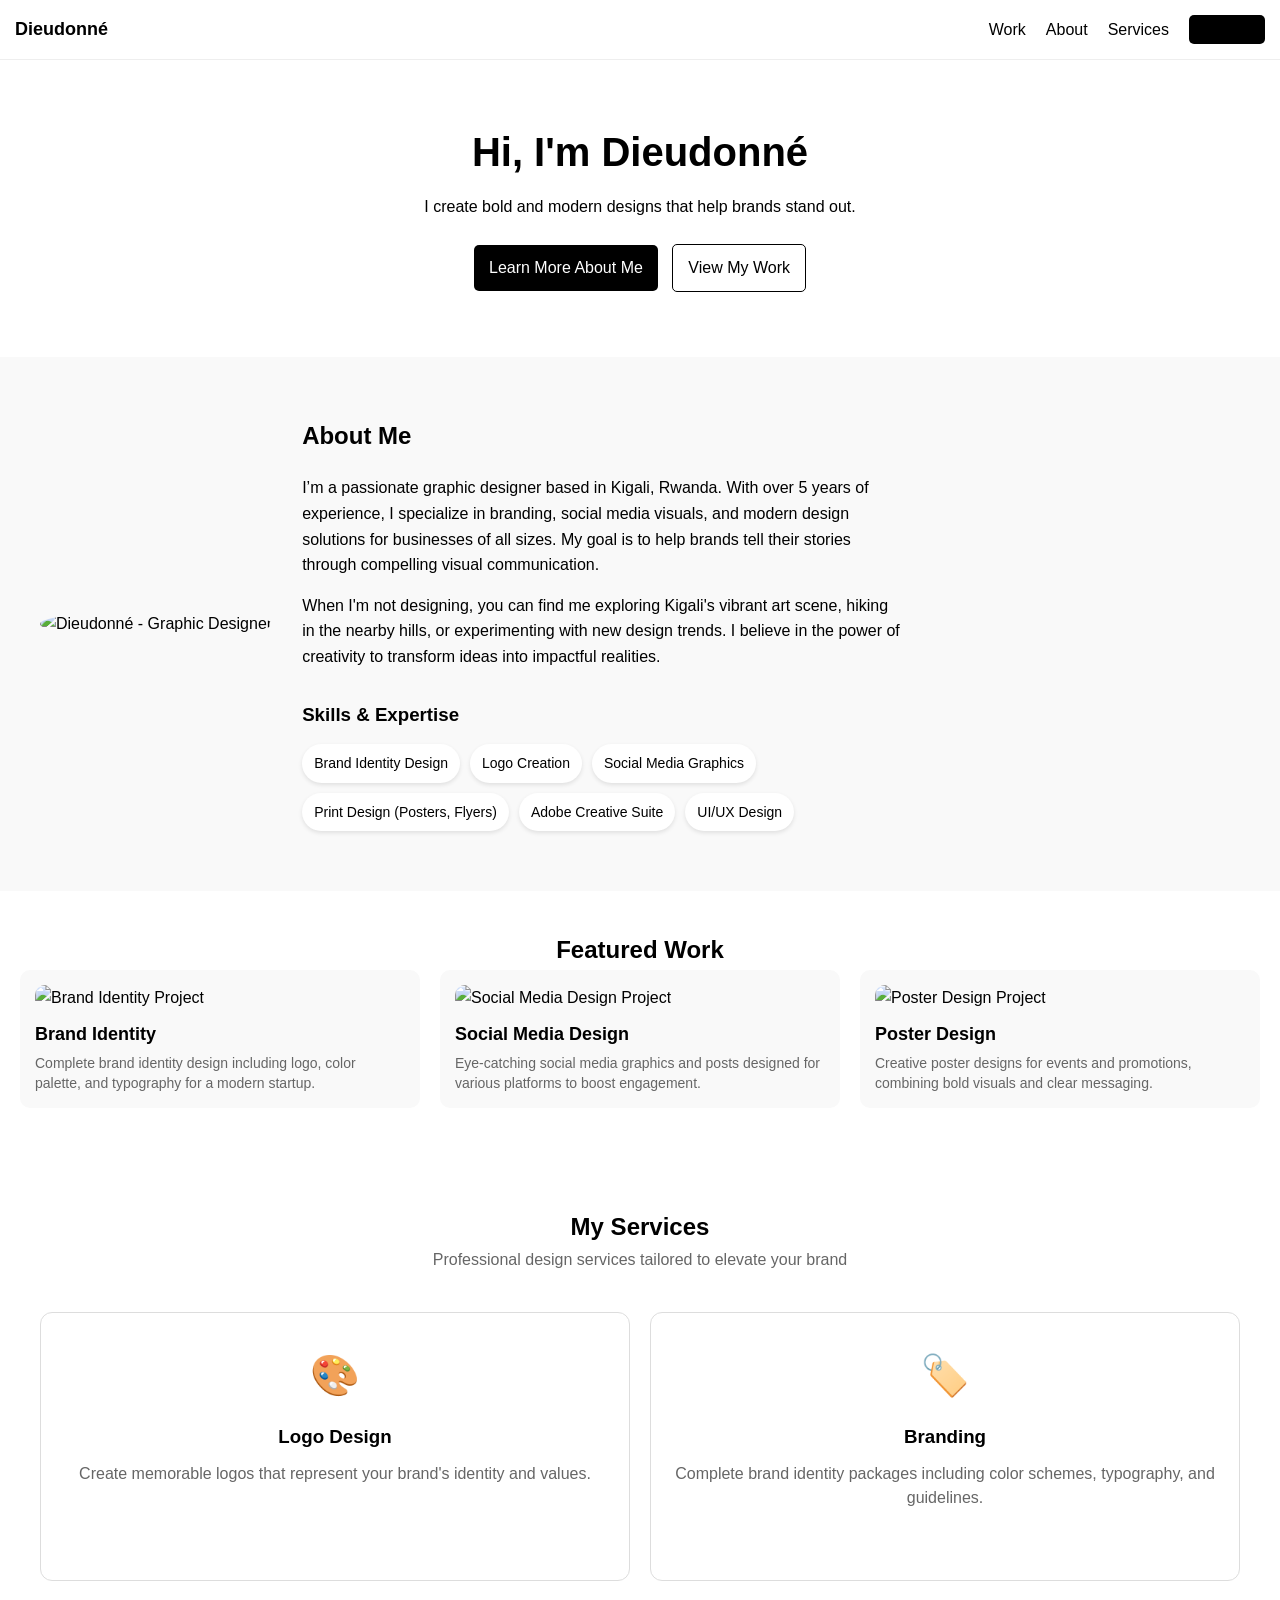
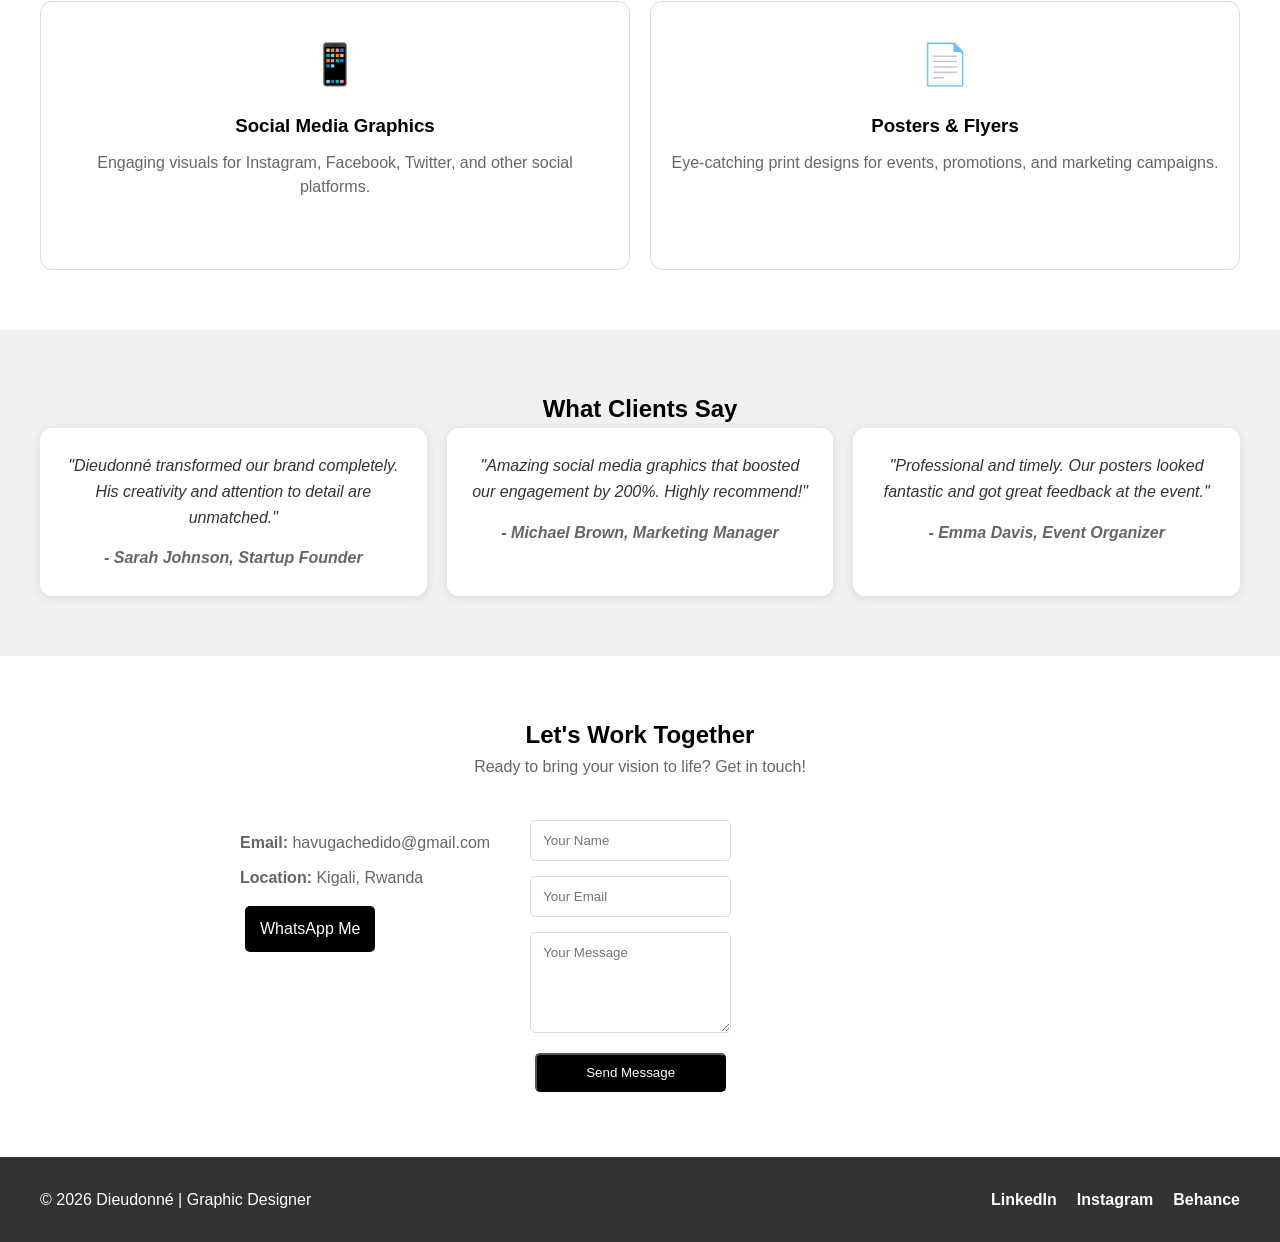
==== index.html @ 2479c933 "Improve the overall layout" ====
<!DOCTYPE html>
<html lang="en">
<head>
  <meta charset="UTF-8">
  <meta name="viewport" content="width=device-width, initial-scale=1.0">
  <title>Dieudonné | Graphic Designer</title>
  <link rel="stylesheet" href="css/Style.css">
</head>
<body>

  <!-- NAVBAR -->
  <header class="navbar">
    <div class="logo">Dieudonné</div>
    <nav>
      <ul class="nav-links">
        <li><a href="#work">Work</a></li>
        <li><a href="#about">About</a></li>
        <li><a href="#services">Services</a></li>
        <li><a href="#contact" class="cta">Hire Me</a></li>
      </ul>
    </nav>
  </header>

  <!-- HERO -->
  <section class="hero">
    <div class="hero-content">
      <h1>Hi, I'm Dieudonné</h1>
      <p>I create bold and modern designs that help brands stand out.</p>
      <div class="hero-buttons">
        <a href="#about" class="btn primary">Learn More About Me</a>
        <a href="#work" class="btn secondary">View My Work</a>
      </div>
    </div>
  </section>

  <!-- ABOUT -->
  <section id="about" class="about">
    <div class="about-container">
      <div class="about-image">
        <img src="https://via.placeholder.com/300x300" alt="Dieudonné - Graphic Designer">
      </div>
      <div class="about-content">
        <h2>About Me</h2>
        <p>
          I’m a passionate graphic designer based in Kigali, Rwanda. With over 5 years of experience,
          I specialize in branding, social media visuals, and modern design solutions for businesses
          of all sizes. My goal is to help brands tell their stories through compelling visual communication.
        </p>
        <p>
          When I'm not designing, you can find me exploring Kigali's vibrant art scene, hiking in the
          nearby hills, or experimenting with new design trends. I believe in the power of creativity
          to transform ideas into impactful realities.
        </p>
        <div class="skills">
          <h3>Skills & Expertise</h3>
          <ul>
            <li>Brand Identity Design</li>
            <li>Logo Creation</li>
            <li>Social Media Graphics</li>
            <li>Print Design (Posters, Flyers)</li>
            <li>Adobe Creative Suite</li>
            <li>UI/UX Design</li>
          </ul>
        </div>
      </div>
    </div>
  </section>

  <!-- WORK -->
  <section id="work" class="work">
    <h2>Featured Work</h2>
    <div class="projects">
      <div class="project-card">
        <img src="https://via.placeholder.com/400" alt="Brand Identity Project">
        <h3>Brand Identity</h3>
        <p>Complete brand identity design including logo, color palette, and typography for a modern startup.</p>
      </div>
      <div class="project-card">
        <img src="https://via.placeholder.com/400" alt="Social Media Design Project">
        <h3>Social Media Design</h3>
        <p>Eye-catching social media graphics and posts designed for various platforms to boost engagement.</p>
      </div>
      <div class="project-card">
        <img src="https://via.placeholder.com/400" alt="Poster Design Project">
        <h3>Poster Design</h3>
        <p>Creative poster designs for events and promotions, combining bold visuals and clear messaging.</p>
      </div>
    </div>
  </section>

  <!-- SERVICES -->
  <section id="services" class="services">
    <h2>My Services</h2>
    <p>Professional design services tailored to elevate your brand</p>
    <div class="service-list">
      <div class="service-card">
        <div class="service-icon">🎨</div>
        <h3>Logo Design</h3>
        <p>Create memorable logos that represent your brand's identity and values.</p>
      </div>
      <div class="service-card">
        <div class="service-icon">🏷️</div>
        <h3>Branding</h3>
        <p>Complete brand identity packages including color schemes, typography, and guidelines.</p>
      </div>
      <div class="service-card">
        <div class="service-icon">📱</div>
        <h3>Social Media Graphics</h3>
        <p>Engaging visuals for Instagram, Facebook, Twitter, and other social platforms.</p>
      </div>
      <div class="service-card">
        <div class="service-icon">📄</div>
        <h3>Posters & Flyers</h3>
        <p>Eye-catching print designs for events, promotions, and marketing campaigns.</p>
      </div>
    </div>
  </section>

  <!-- TESTIMONIALS -->
  <section class="testimonials">
    <h2>What Clients Say</h2>
    <div class="testimonial-list">
      <div class="testimonial">
        <p>"Dieudonné transformed our brand completely. His creativity and attention to detail are unmatched."</p>
        <cite>- Sarah Johnson, Startup Founder</cite>
      </div>
      <div class="testimonial">
        <p>"Amazing social media graphics that boosted our engagement by 200%. Highly recommend!"</p>
        <cite>- Michael Brown, Marketing Manager</cite>
      </div>
      <div class="testimonial">
        <p>"Professional and timely. Our posters looked fantastic and got great feedback at the event."</p>
        <cite>- Emma Davis, Event Organizer</cite>
      </div>
    </div>
  </section>

  <!-- CONTACT -->
  <section id="contact" class="contact">
    <h2>Let's Work Together</h2>
    <p>Ready to bring your vision to life? Get in touch!</p>
    <div class="contact-container">
      <div class="contact-info">
        <p><strong>Email:</strong> havugachedido@gmail.com</p>
        <p><strong>Location:</strong> Kigali, Rwanda</p>
        <a href="https://wa.me/250794780113" class="btn primary">WhatsApp Me</a>
      </div>
      <form class="contact-form">
        <input type="text" name="name" placeholder="Your Name" required>
        <input type="email" name="email" placeholder="Your Email" required>
        <textarea name="message" placeholder="Your Message" rows="5" required></textarea>
        <button type="submit" class="btn primary">Send Message</button>
      </form>
    </div>
  </section>

  <!-- FOOTER -->
  <footer>
    <div class="footer-content">
      <p>© 2026 Dieudonné | Graphic Designer</p>
      <div class="social-links">
        <a href="#" aria-label="LinkedIn">LinkedIn</a>
        <a href="#" aria-label="Instagram">Instagram</a>
        <a href="#" aria-label="Behance">Behance</a>
      </div>
    </div>
  </footer>

</body>
</html>
---- css/Style.css ----
/* RESET */
* {
  margin: 0;
  padding: 0;
  box-sizing: border-box;
  font-family: Arial, sans-serif;
}

body {
  line-height: 1.6;
}

/* NAVBAR */
.navbar {
  display: flex;
  justify-content: space-between;
  align-items: center;
  padding: 15px;
  position: sticky;
  top: 0;
  background: white;
  border-bottom: 1px solid #eee;
}

.logo {
  font-weight: bold;
  font-size: 18px;
}

.nav-links {
  display: none;
  list-style: none;
}

.nav-links li {
  margin-left: 20px;
}

.nav-links a {
  text-decoration: none;
  color: black;
}

.cta {
  background: black;
  color: white;
  padding: 6px 10px;
  border-radius: 5px;
}

/* HERO */
.hero {
  padding: 60px 20px;
  text-align: center;
}

.hero h1 {
  font-size: 28px;
  margin-bottom: 10px;
}

.hero p {
  margin-bottom: 20px;
}

.btn {
  padding: 10px 15px;
  text-decoration: none;
  margin: 5px;
  display: inline-block;
  border-radius: 5px;
}

.primary {
  background: black;
  color: white;
}

.secondary {
  border: 1px solid black;
  color: black;
}

/* WORK */
.work {
  padding: 40px 20px;
  text-align: center;
}

.projects {
  display: grid;
  gap: 20px;
}

.project-card img {
  width: 100%;
  border-radius: 10px;
}

.project-card {
  padding: 15px;
  background: #f9f9f9;
  border-radius: 10px;
  text-align: left;
  overflow: hidden;
}

.project-card h3 {
  margin-top: 10px;
  font-size: 18px;
}

.project-card p {
  margin-top: 5px;
  font-size: 14px;
  color: #666;
  line-height: 1.4;
}

/* ABOUT */
.about {
  padding: 60px 20px;
  background: #f9f9f9;
}

.about-container {
  display: flex;
  flex-direction: column;
  align-items: center;
  gap: 30px;
  max-width: 1200px;
  margin: 0 auto;
}

.about-image img {
  width: 200px;
  height: 200px;
  border-radius: 50%;
  object-fit: cover;
}

.about-content {
  text-align: center;
  max-width: 600px;
}

.about-content h2 {
  margin-bottom: 20px;
}

.about-content p {
  margin-bottom: 15px;
}

.skills {
  margin-top: 30px;
}

.skills h3 {
  margin-bottom: 15px;
}

.skills ul {
  list-style: none;
  padding: 0;
  display: flex;
  flex-wrap: wrap;
  gap: 10px;
  justify-content: center;
}

.skills li {
  background: white;
  padding: 8px 12px;
  border-radius: 20px;
  font-size: 14px;
  box-shadow: 0 2px 4px rgba(0,0,0,0.1);
}

/* SERVICES */
.services {
  padding: 60px 20px;
  text-align: center;
}

.services p {
  margin-bottom: 40px;
  color: #666;
}

.service-list {
  display: grid;
  gap: 20px;
  max-width: 1200px;
  margin: 0 auto;
}

.service-card {
  padding: 30px 20px;
  background: white;
  border: 1px solid #ddd;
  border-radius: 12px;
  text-align: center;
  transition: transform 0.3s ease, box-shadow 0.3s ease;
}

.service-card:hover {
  transform: translateY(-5px);
  box-shadow: 0 5px 15px rgba(0,0,0,0.1);
}

.service-icon {
  font-size: 40px;
  margin-bottom: 15px;
}

.service-card h3 {
  margin-bottom: 10px;
}

.service-card p {
  color: #666;
  line-height: 1.5;
}

/* TESTIMONIALS */
.testimonials {
  padding: 60px 20px;
  background: #f0f0f0;
  text-align: center;
}

.testimonial-list {
  display: grid;
  gap: 20px;
  max-width: 1200px;
  margin: 0 auto;
}

.testimonial {
  padding: 25px;
  background: white;
  border-radius: 12px;
  box-shadow: 0 2px 10px rgba(0,0,0,0.1);
}

.testimonial p {
  font-style: italic;
  margin-bottom: 15px;
  color: #333;
}

.testimonial cite {
  font-weight: bold;
  color: #666;
}

/* CONTACT */
.contact {
  padding: 60px 20px;
  text-align: center;
}

.contact p {
  margin-bottom: 40px;
  color: #666;
}

.contact-container {
  display: flex;
  flex-direction: column;
  gap: 40px;
  max-width: 800px;
  margin: 0 auto;
}

.contact-info {
  text-align: center;
}

.contact-info p {
  margin: 10px 0;
}

.contact-form {
  display: flex;
  flex-direction: column;
  gap: 15px;
}

.contact-form input,
.contact-form textarea {
  padding: 12px;
  border: 1px solid #ddd;
  border-radius: 5px;
  font-family: inherit;
}

.contact-form textarea {
  resize: vertical;
}

/* FOOTER */
footer {
  background: #333;
  color: white;
  padding: 30px 20px;
  text-align: center;
}

.footer-content {
  max-width: 1200px;
  margin: 0 auto;
  display: flex;
  flex-direction: column;
  gap: 20px;
}

.social-links {
  display: flex;
  justify-content: center;
  gap: 20px;
}

.social-links a {
  color: white;
  text-decoration: none;
  font-weight: bold;
}

.social-links a:hover {
  text-decoration: underline;
}

/* RESPONSIVE (DESKTOP) */
@media(min-width: 768px) {
  .nav-links {
    display: flex;
  }

  .hero h1 {
    font-size: 40px;
  }

  .about-container {
    flex-direction: row;
    text-align: left;
  }

  .about-content {
    text-align: left;
  }

  .skills ul {
    justify-content: flex-start;
  }

  .projects {
    grid-template-columns: repeat(3, 1fr);
  }

  .service-list {
    grid-template-columns: repeat(2, 1fr);
  }

  .testimonial-list {
    grid-template-columns: repeat(3, 1fr);
  }

  .contact-container {
    flex-direction: row;
    align-items: flex-start;
  }

  .contact-info {
    text-align: left;
  }

  .footer-content {
    flex-direction: row;
    justify-content: space-between;
    align-items: center;
  }
}
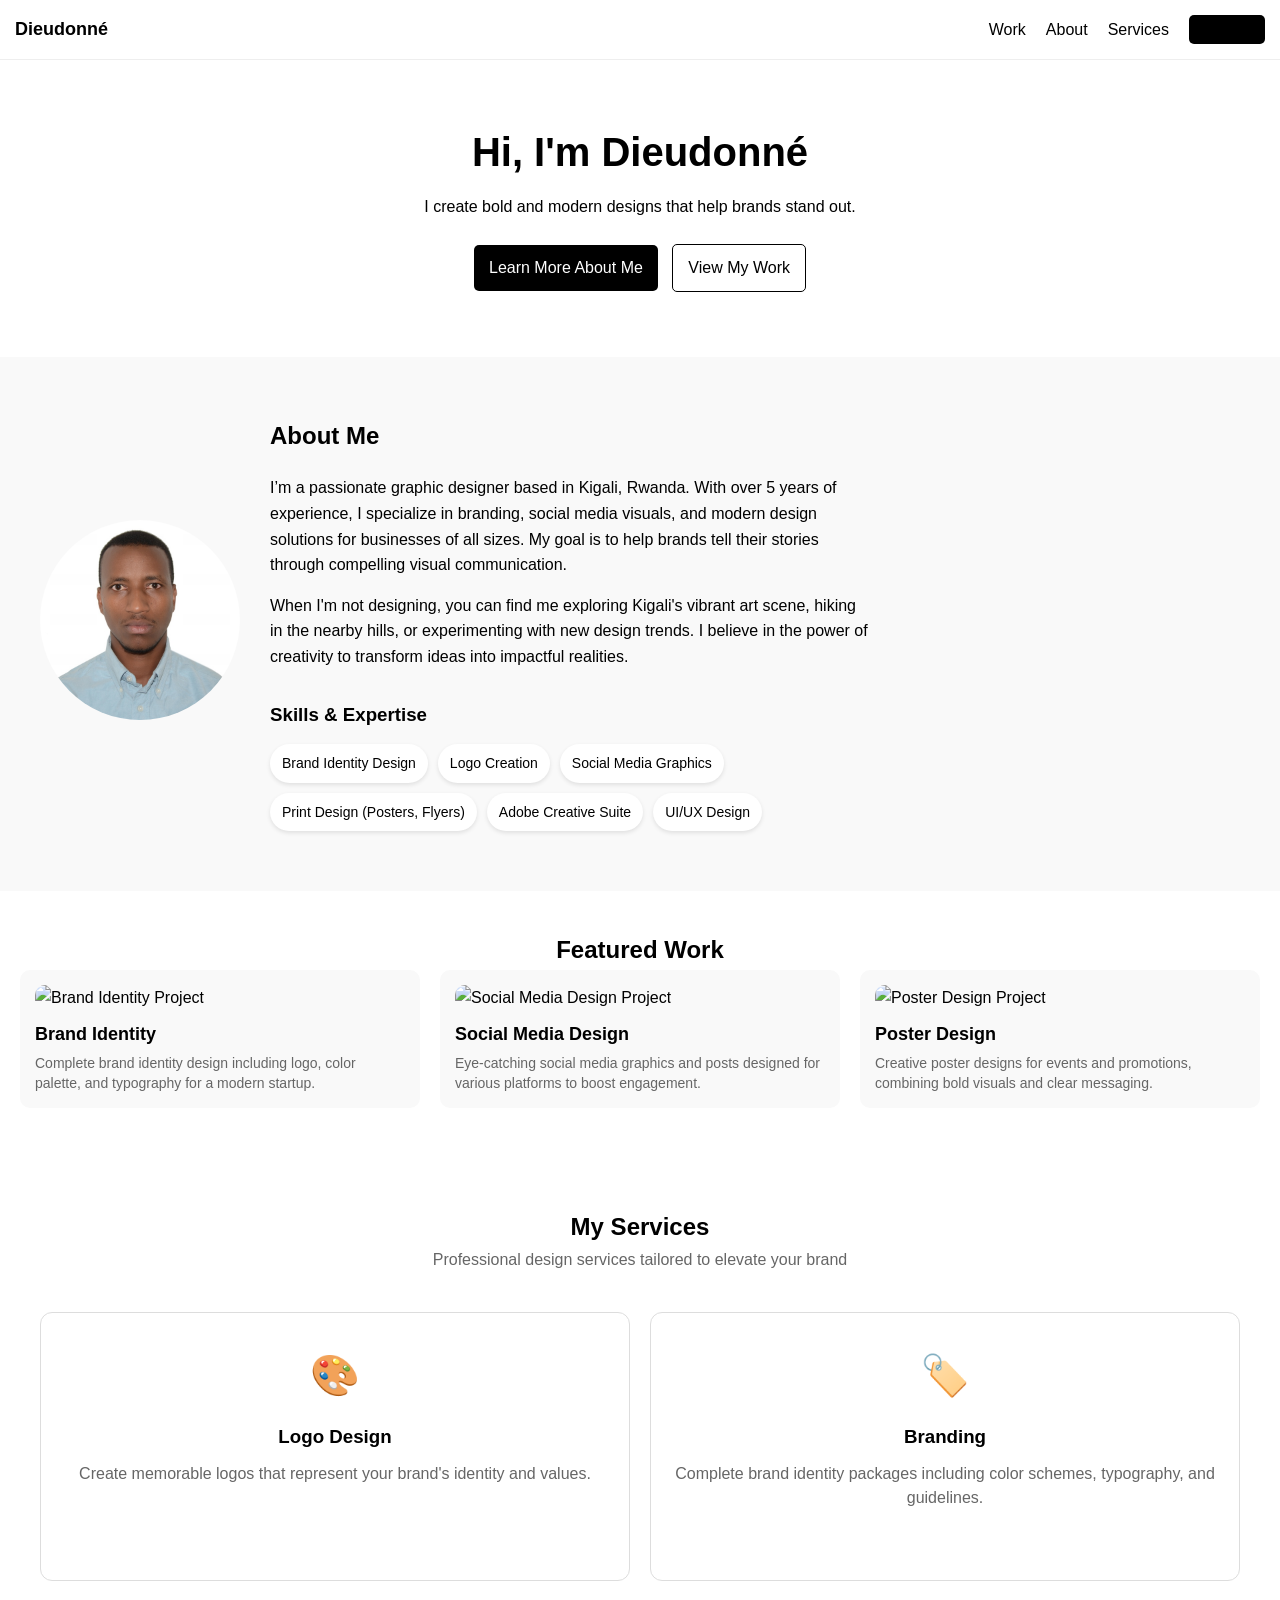
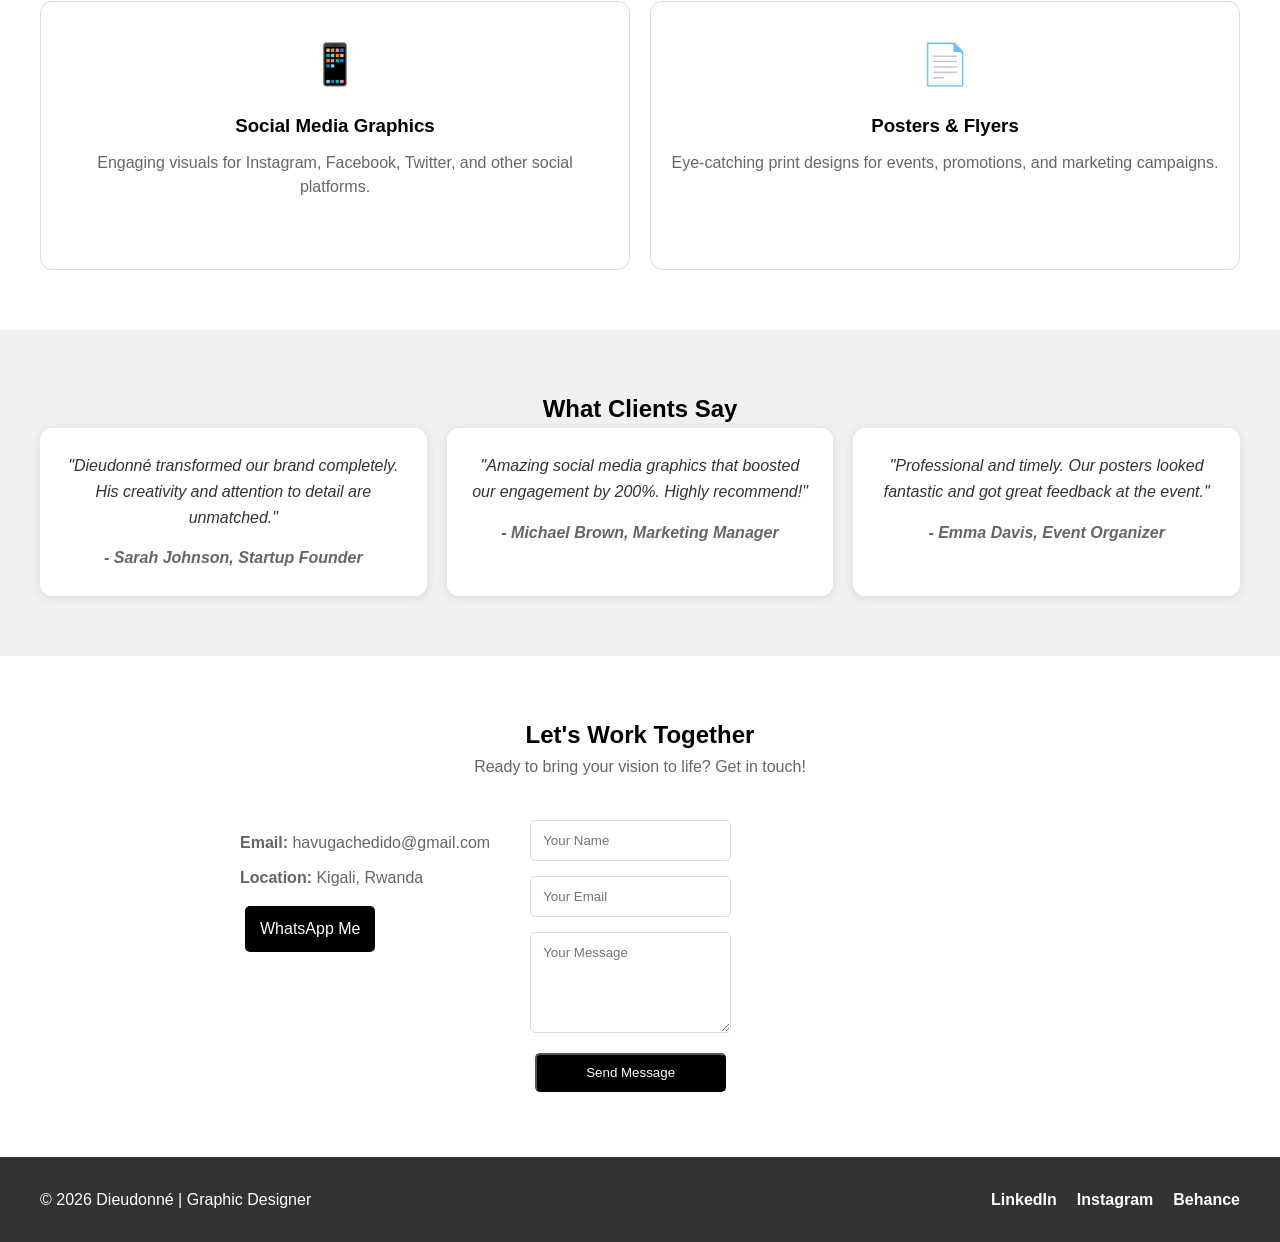
==== commit 7c368084: "Add profile picture in the about about section" ====
--- a/index.html
+++ b/index.html
@@ -37,7 +37,7 @@
   <section id="about" class="about">
     <div class="about-container">
       <div class="about-image">
-        <img src="https://via.placeholder.com/300x300" alt="Dieudonné - Graphic Designer">
+        <img src="images/dieudonne.jpg" alt="Dieudonné - Graphic Designer">
       </div>
       <div class="about-content">
         <h2>About Me</h2>
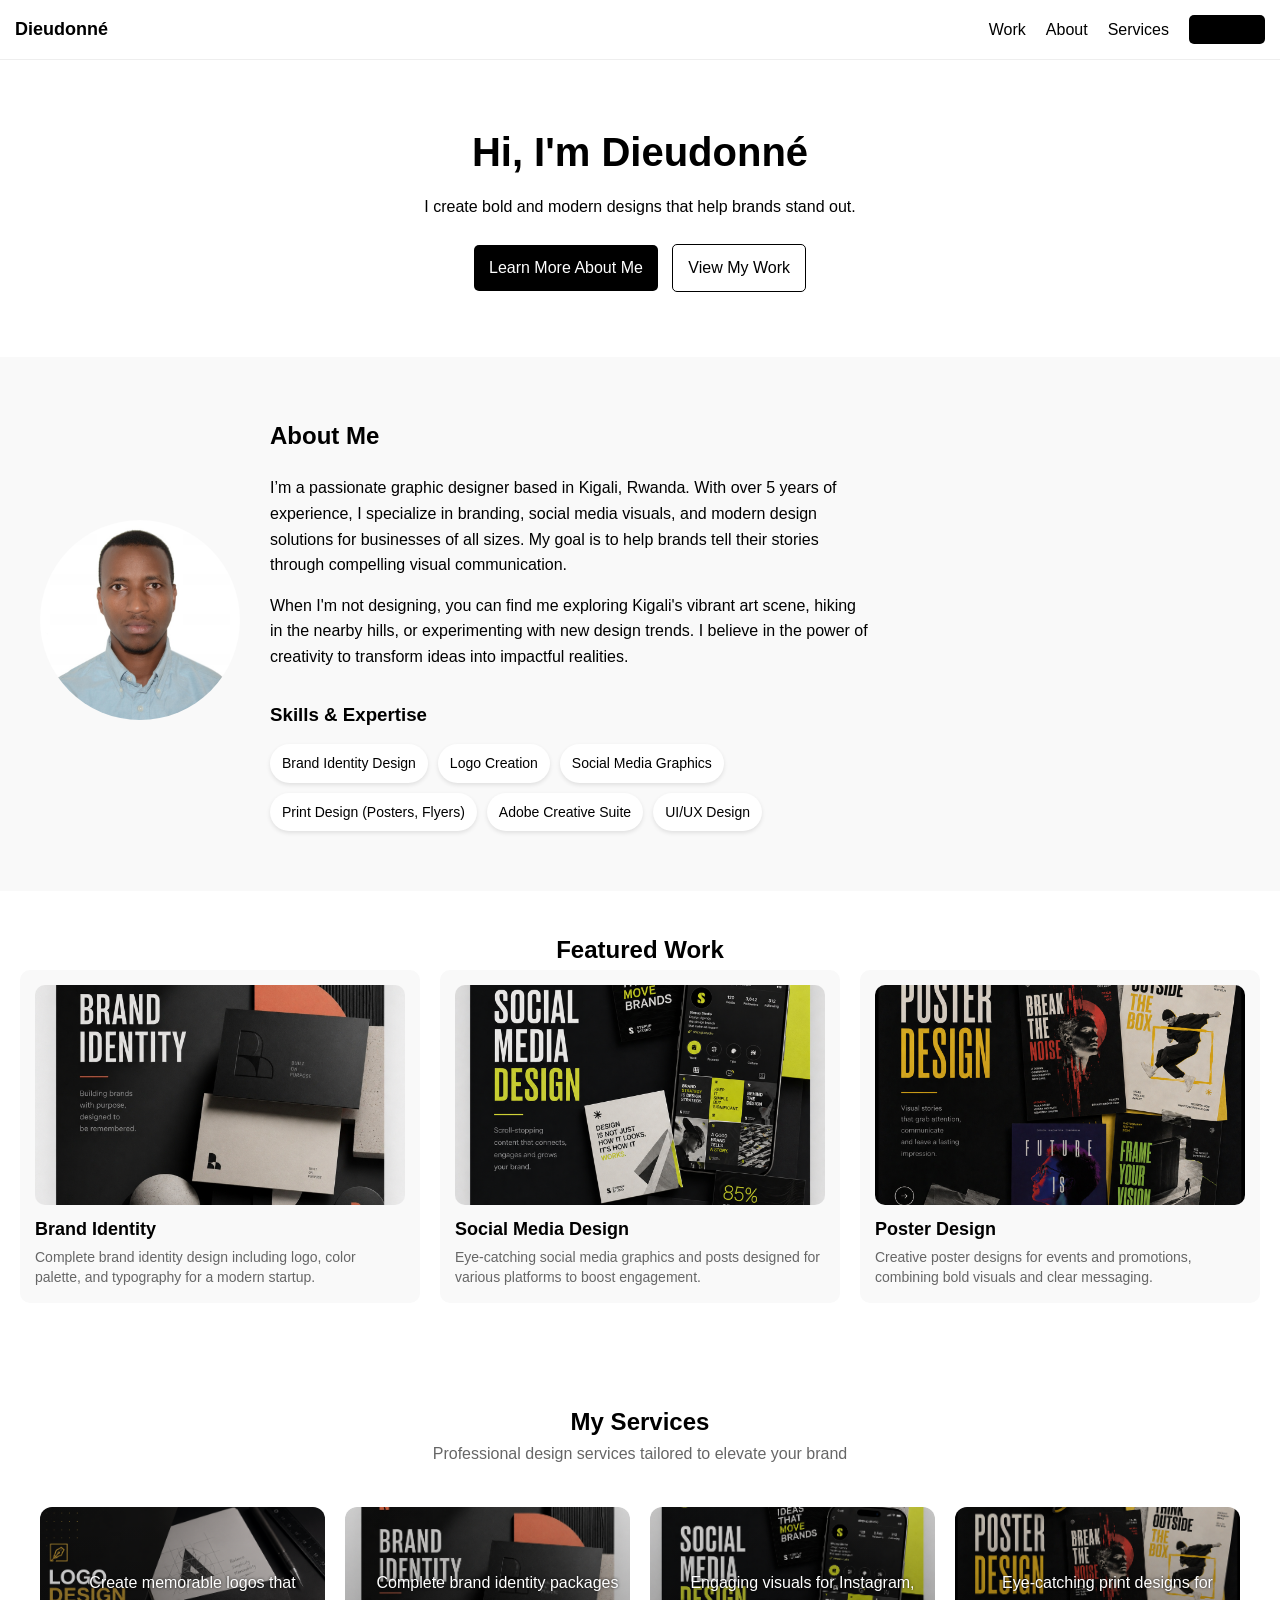
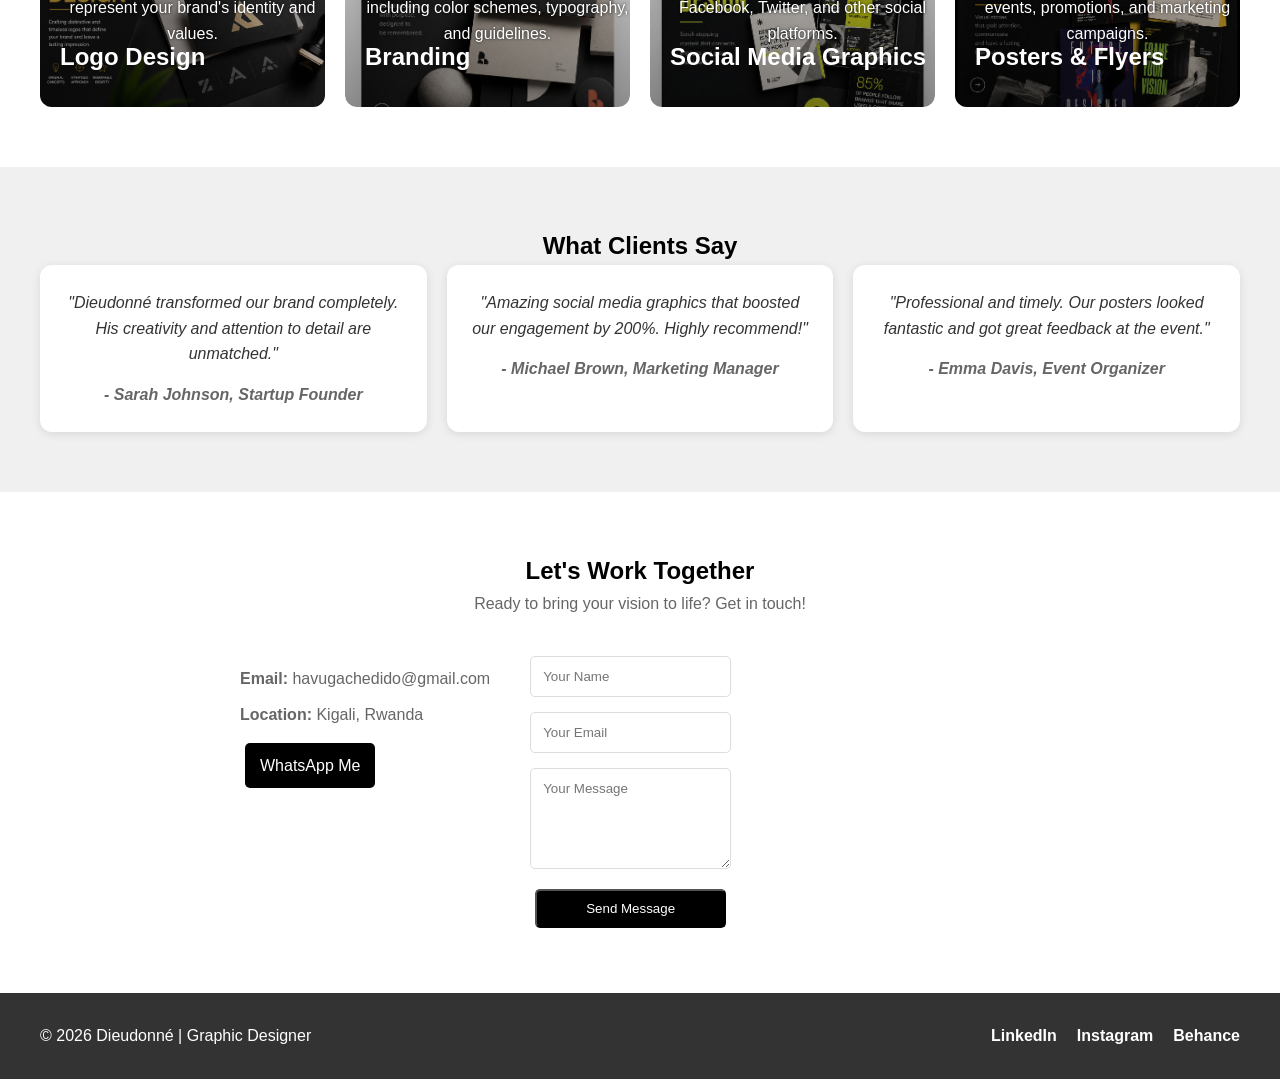
==== commit 90bfec64: "Improve  the layout for both Work and Services sections" ====
--- a/index.html
+++ b/index.html
@@ -71,17 +71,17 @@
     <h2>Featured Work</h2>
     <div class="projects">
       <div class="project-card">
-        <img src="https://via.placeholder.com/400" alt="Brand Identity Project">
+        <img src="images/brand-identity.png" alt="Brand Identity Project">
         <h3>Brand Identity</h3>
         <p>Complete brand identity design including logo, color palette, and typography for a modern startup.</p>
       </div>
       <div class="project-card">
-        <img src="https://via.placeholder.com/400" alt="Social Media Design Project">
+        <img src="images/social-media-design.png" alt="Social Media Design Project">
         <h3>Social Media Design</h3>
         <p>Eye-catching social media graphics and posts designed for various platforms to boost engagement.</p>
       </div>
       <div class="project-card">
-        <img src="https://via.placeholder.com/400" alt="Poster Design Project">
+        <img src="images/poster-design.png" alt="Poster Design Project">
         <h3>Poster Design</h3>
         <p>Creative poster designs for events and promotions, combining bold visuals and clear messaging.</p>
       </div>
@@ -93,23 +93,19 @@
     <h2>My Services</h2>
     <p>Professional design services tailored to elevate your brand</p>
     <div class="service-list">
-      <div class="service-card">
-        <div class="service-icon">🎨</div>
+      <div class="service-card logo-design">
         <h3>Logo Design</h3>
         <p>Create memorable logos that represent your brand's identity and values.</p>
       </div>
-      <div class="service-card">
-        <div class="service-icon">🏷️</div>
+      <div class="service-card branding">
         <h3>Branding</h3>
         <p>Complete brand identity packages including color schemes, typography, and guidelines.</p>
       </div>
-      <div class="service-card">
-        <div class="service-icon">📱</div>
+      <div class="service-card social-media">
         <h3>Social Media Graphics</h3>
         <p>Engaging visuals for Instagram, Facebook, Twitter, and other social platforms.</p>
       </div>
-      <div class="service-card">
-        <div class="service-icon">📄</div>
+      <div class="service-card posters">
         <h3>Posters & Flyers</h3>
         <p>Eye-catching print designs for events, promotions, and marketing campaigns.</p>
       </div>
--- a/css/Style.css
+++ b/css/Style.css
@@ -6,8 +6,15 @@
   font-family: Arial, sans-serif;
 }
 
+html {
+  width: 100%;
+  overflow-x: hidden;
+}
+
 body {
   line-height: 1.6;
+  width: 100%;
+  overflow-x: hidden;
 }
 
 /* NAVBAR */
@@ -94,7 +101,11 @@
 
 .project-card img {
   width: 100%;
+  max-height: 220px;
+  height: 220px;
+  object-fit: cover;
   border-radius: 10px;
+  display: block;
 }
 
 .project-card {
@@ -209,6 +220,211 @@
   box-shadow: 0 5px 15px rgba(0,0,0,0.1);
 }
 
+.logo-design {
+  background-image: url('../images/logo-design.png');
+  background-size: cover;
+  background-position: center;
+  height: 200px;
+  position: relative;
+  border-radius: 12px;
+  overflow: hidden;
+  transition: transform 0.3s ease, box-shadow 0.3s ease;
+  color: white;
+  padding: 0;
+  border: none;
+}
+
+.logo-design::before {
+  content: '';
+  position: absolute;
+  top: 0;
+  left: 0;
+  right: 0;
+  bottom: 0;
+  background: linear-gradient(to bottom, rgba(0,0,0,0.1), rgba(0,0,0,0.4));
+  border-radius: 12px;
+}
+
+.logo-design h3,
+.logo-design p {
+  position: absolute;
+  bottom: 20px;
+  left: 20px;
+  z-index: 1;
+}
+
+
+.logo-design h3 {
+  margin-bottom: 5px;
+  font-size: 24px;
+  color: #fff;
+  
+}
+
+.logo-design p {
+  font-size: 16px;
+  color: #fff;
+  text-shadow: 0 0 3px rgba(0,0,0,0.8);
+  
+}
+
+
+.logo-design:hover {
+  transform: scale(1.05);
+  /* box-shadow: 0 10px 30px rgba(0,0,0,0.3); */
+}
+.branding {
+  background-image: url('../images/brand-identity.png');
+  background-size: cover;
+  background-position: center;
+  height: 200px;
+  position: relative;
+  border-radius: 12px;
+  overflow: hidden;
+  transition: transform 0.3s ease, box-shadow 0.3s ease;
+  color: white;
+  padding: 0;
+  border: none;
+}
+
+.branding::before {
+  content: '';
+  position: absolute;
+  top: 0;
+  left: 0;
+  right: 0;
+  bottom: 0;
+  background: linear-gradient(to bottom, rgba(0,0,0,0.1), rgba(0,0,0,0.4));
+  border-radius: 12px;
+}
+
+.branding h3,
+.branding p {
+  position: absolute;
+  bottom: 20px;
+  left: 20px;
+  z-index: 1;
+}
+
+.branding h3 {
+  margin-bottom: 5px;
+  font-size: 24px;
+  color: #fff;
+}
+
+.branding p {
+  /* margin-bottom: 5px; */
+  font-size: 16px;
+  color: #fff;
+  text-shadow: 0 0 3px rgba(0,0,0,0.8);
+}
+
+.branding:hover {
+  transform: scale(1.05);
+  box-shadow: 0 10px 30px rgba(0,0,0,0.3);
+}
+
+.social-media {
+  background-image: url('../images/social-media-design.png');
+  background-size: cover;
+  background-position: center;
+  height: 200px;
+  position: relative;
+  border-radius: 12px;
+  overflow: hidden;
+  transition: transform 0.3s ease, box-shadow 0.3s ease;
+  color: white;
+  padding: 0;
+  border: none;
+}
+
+.social-media::before {
+  content: '';
+  position: absolute;
+  top: 0;
+  left: 0;
+  right: 0;
+  bottom: 0;
+  background: linear-gradient(to bottom, rgba(0,0,0,0.1), rgba(0,0,0,0.4));
+  border-radius: 12px;
+}
+
+.social-media h3,
+.social-media p {
+  position: absolute;
+  bottom: 20px;
+  left: 20px;
+  z-index: 1;
+}
+
+.social-media h3 {
+  margin-bottom: 5px;
+  font-size: 24px;
+  color: #fff;
+}
+
+.social-media p {
+  /* margin-bottom: 5px; */
+  font-size: 16px;
+  color: #fff;
+  text-shadow: 0 0 3px rgba(0,0,0,0.8);
+}
+
+.social-media:hover {
+  transform: scale(1.05);
+  box-shadow: 0 10px 30px rgba(0,0,0,0.3);
+}
+
+.posters {
+  background-image: url('../images/poster-design.png');
+  background-size: cover;
+  background-position: center;
+  height: 200px;
+  position: relative;
+  border-radius: 12px;
+  overflow: hidden;
+  transition: transform 0.3s ease, box-shadow 0.3s ease;
+  color: white;
+  padding: 0;
+  border: none;
+}
+
+.posters::before {
+  content: '';
+  position: absolute;
+  top: 0;
+  left: 0;
+  right: 0;
+  bottom: 0;
+  background: linear-gradient(to bottom, rgba(0,0,0,0.1), rgba(0,0,0,0.4));
+  border-radius: 12px;
+}
+
+.posters h3,
+.posters p {
+  position: absolute;
+  bottom: 20px;
+  left: 20px;
+  z-index: 1;
+}
+
+.posters h3 {
+  margin-bottom: 5px;
+  font-size: 24px;
+  color: #fff;
+}
+
+.posters p {
+  /* margin-bottom: 5px; */
+  font-size: 16px;
+  color: #fff;
+  text-shadow: 0 0 3px rgba(0,0,0,0.8);
+}
+
+.posters:hover {
+  transform: scale(1.05);
+  box-shadow: 0 10px 30px rgba(0,0,0,0.3);
+}
 .service-icon {
   font-size: 40px;
   margin-bottom: 15px;
@@ -219,8 +435,8 @@
 }
 
 .service-card p {
-  color: #666;
-  line-height: 1.5;
+  color: #fff;
+  
 }
 
 /* TESTIMONIALS */
@@ -381,4 +597,10 @@
     justify-content: space-between;
     align-items: center;
   }
+}
+
+@media(min-width: 1200px) {
+  .service-list {
+    grid-template-columns: repeat(4, 1fr);
+  }
 }
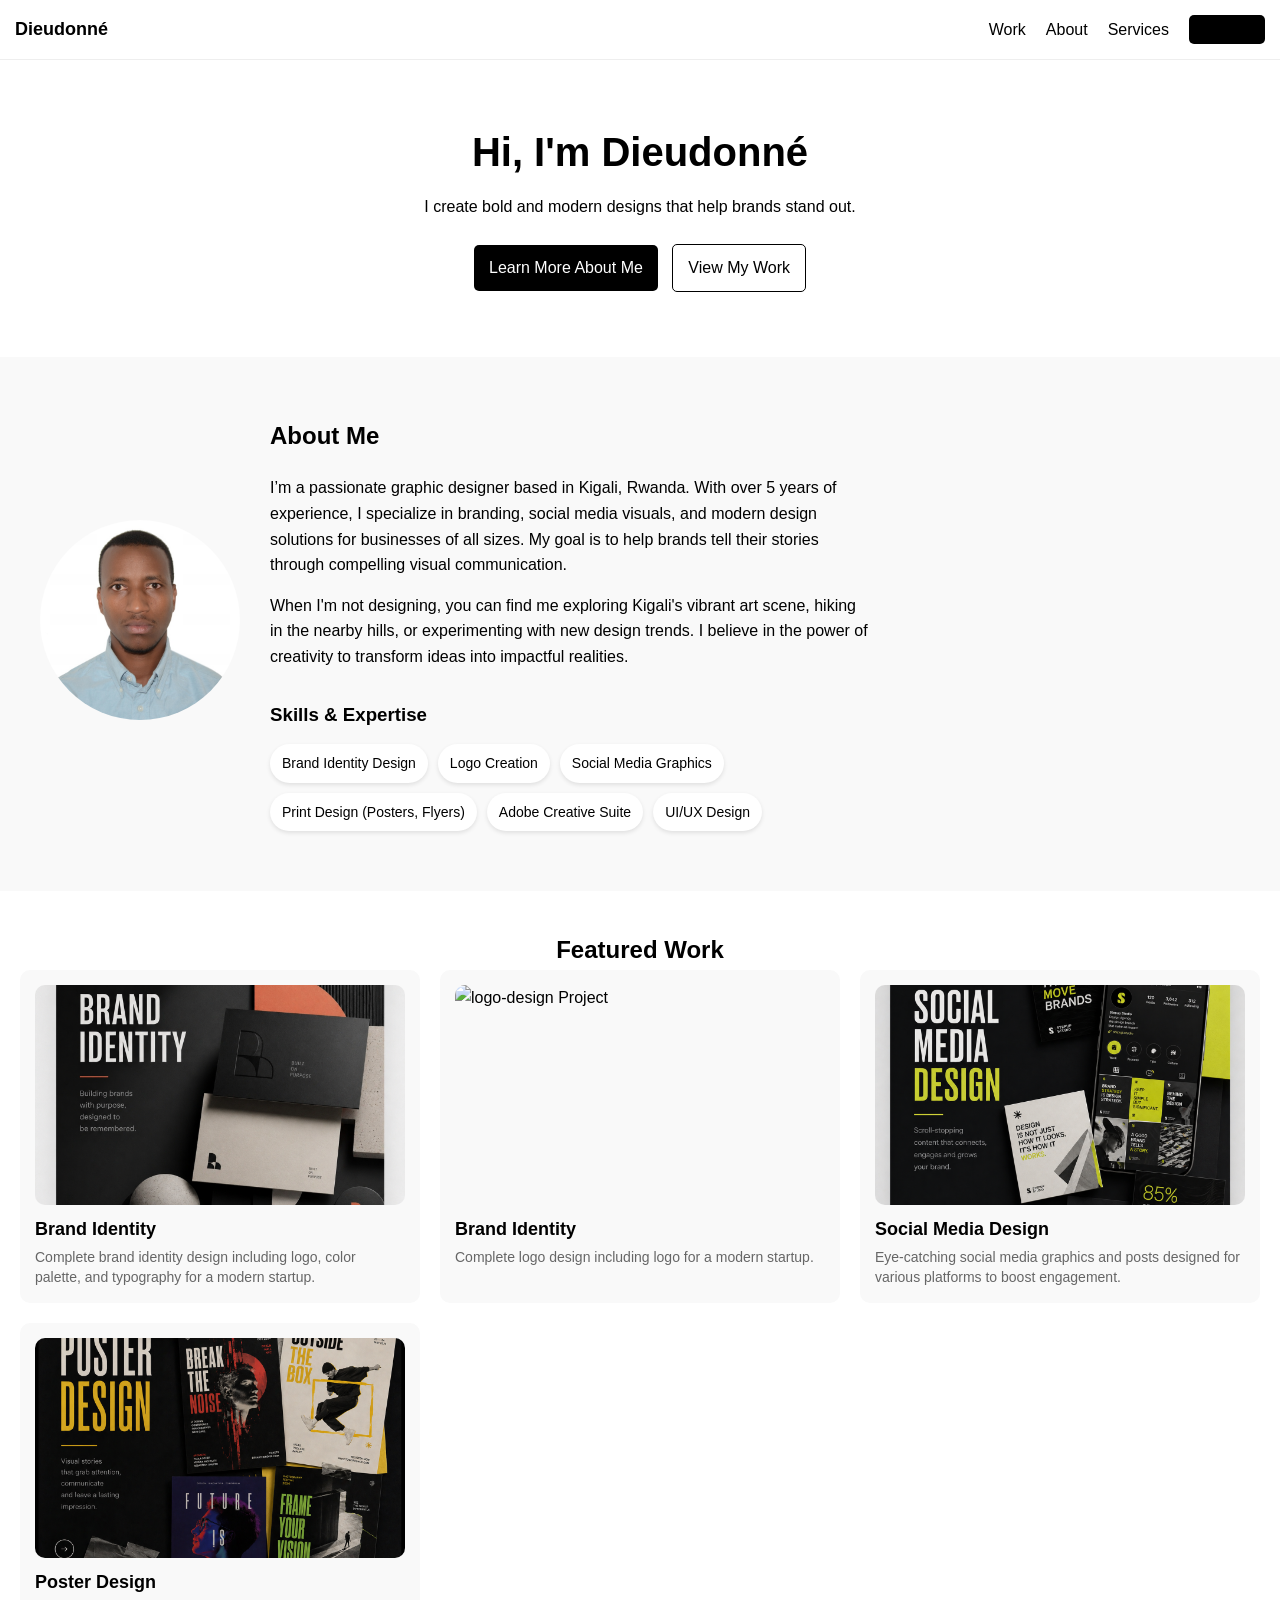
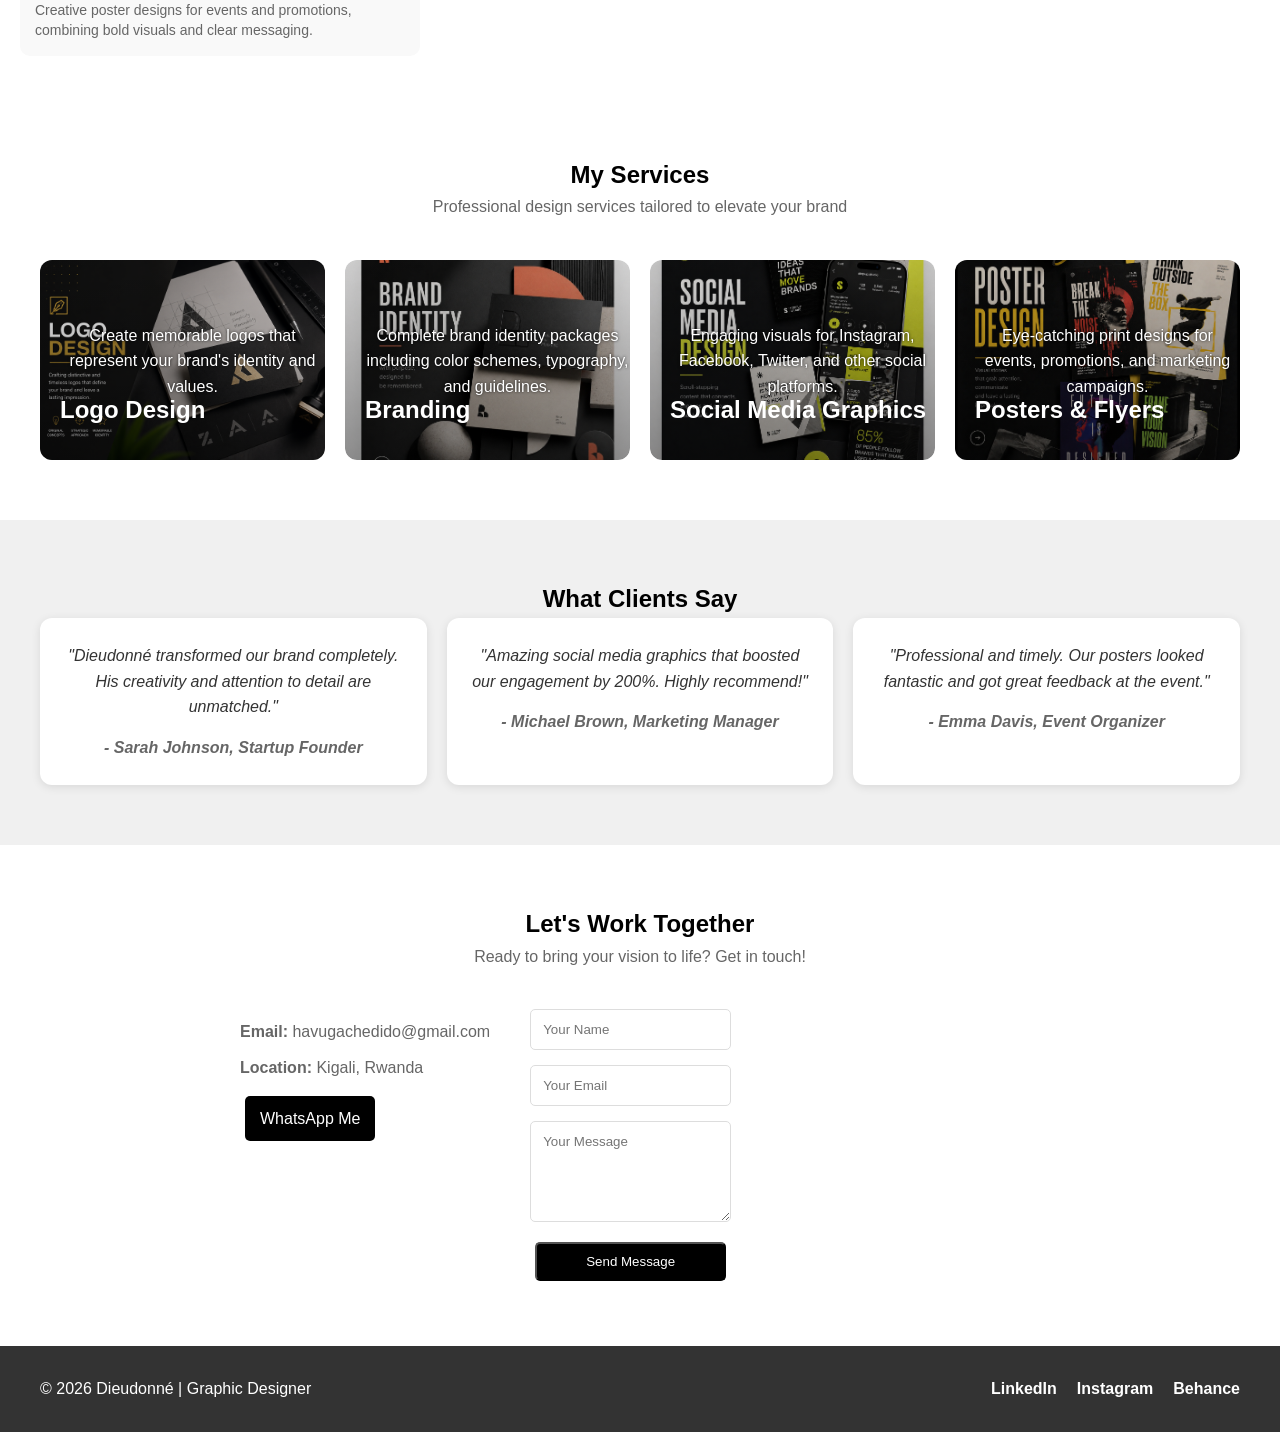
==== commit 0e79013f: "Update index.html" ====
--- a/index.html
+++ b/index.html
@@ -74,7 +74,14 @@
         <img src="images/brand-identity.png" alt="Brand Identity Project">
         <h3>Brand Identity</h3>
         <p>Complete brand identity design including logo, color palette, and typography for a modern startup.</p>
-      </div>
+      </div>
+
+      <div class="project-card">
+        <img src="images/logo-design.jpg" alt="logo-design Project">
+        <h3>Brand Identity</h3>
+        <p>Complete logo design including logo for a modern startup.</p>
+      </div>
+
       <div class="project-card">
         <img src="images/social-media-design.png" alt="Social Media Design Project">
         <h3>Social Media Design</h3>
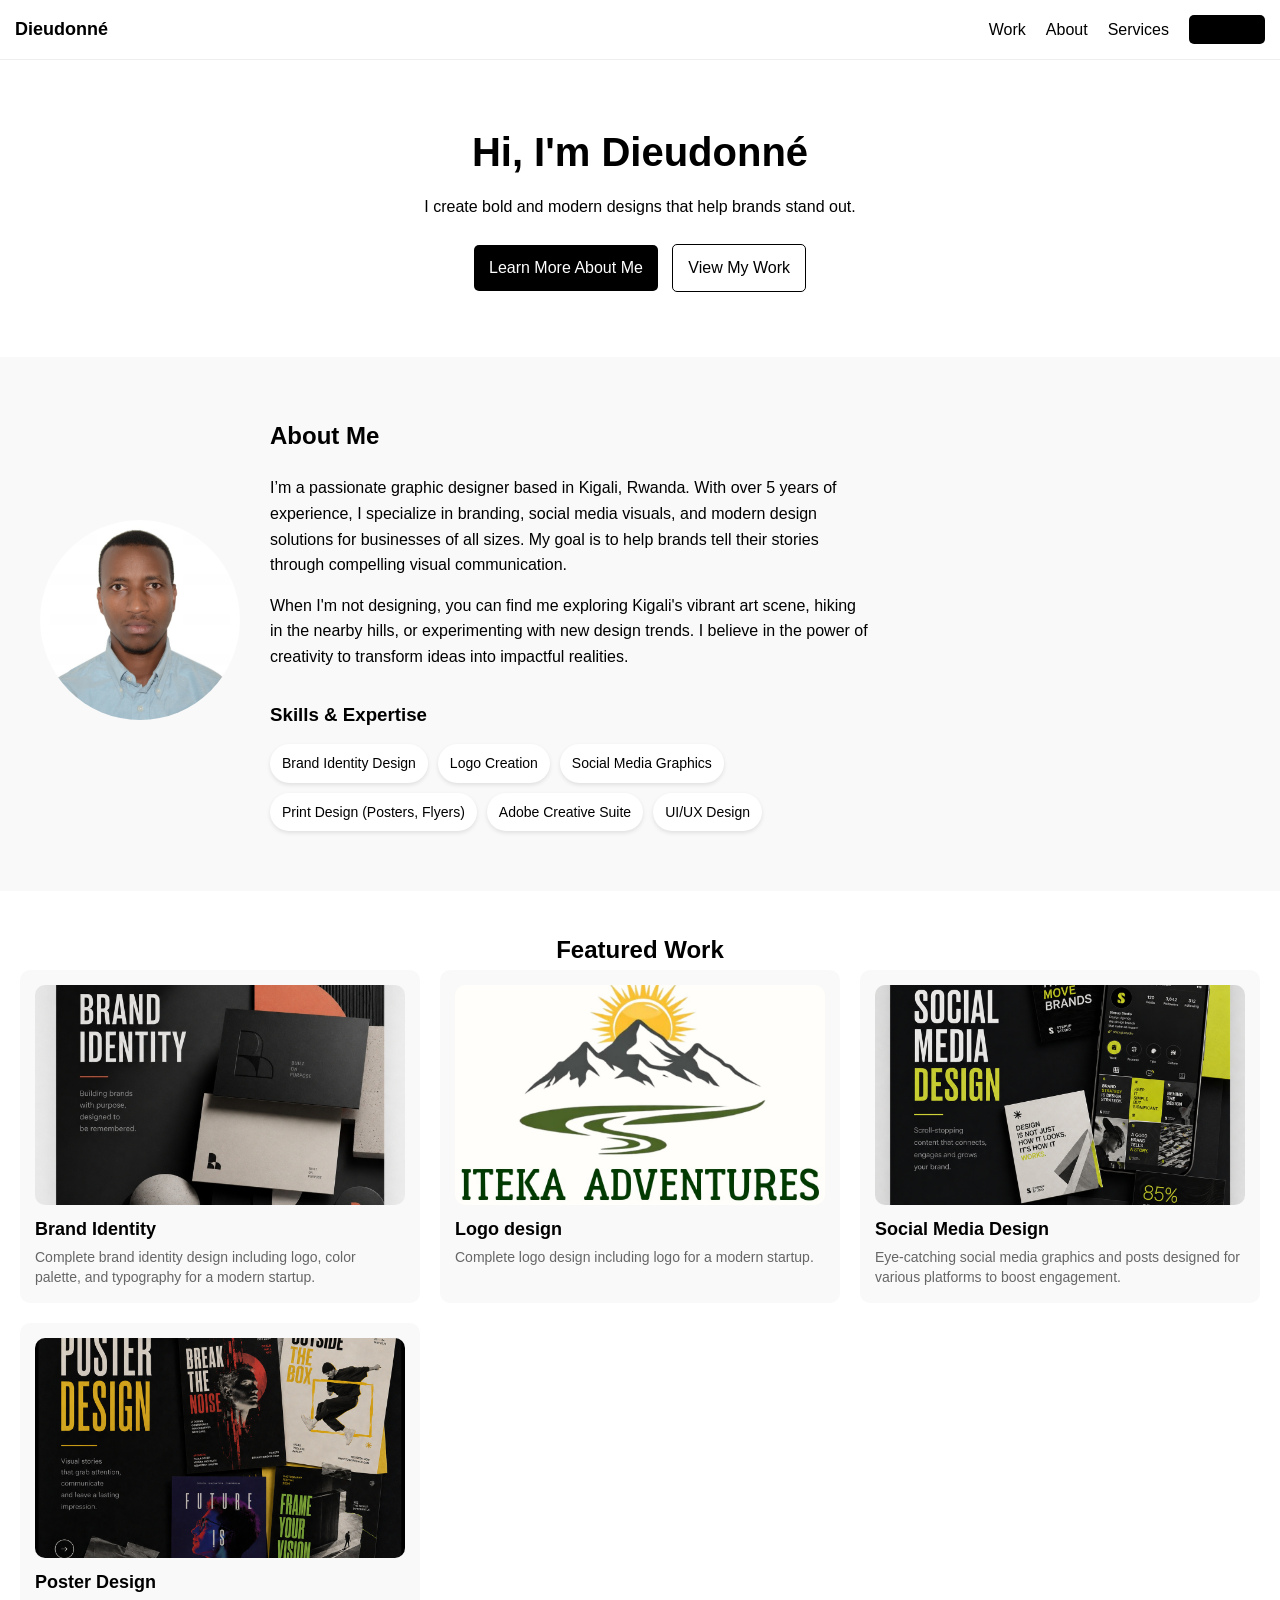
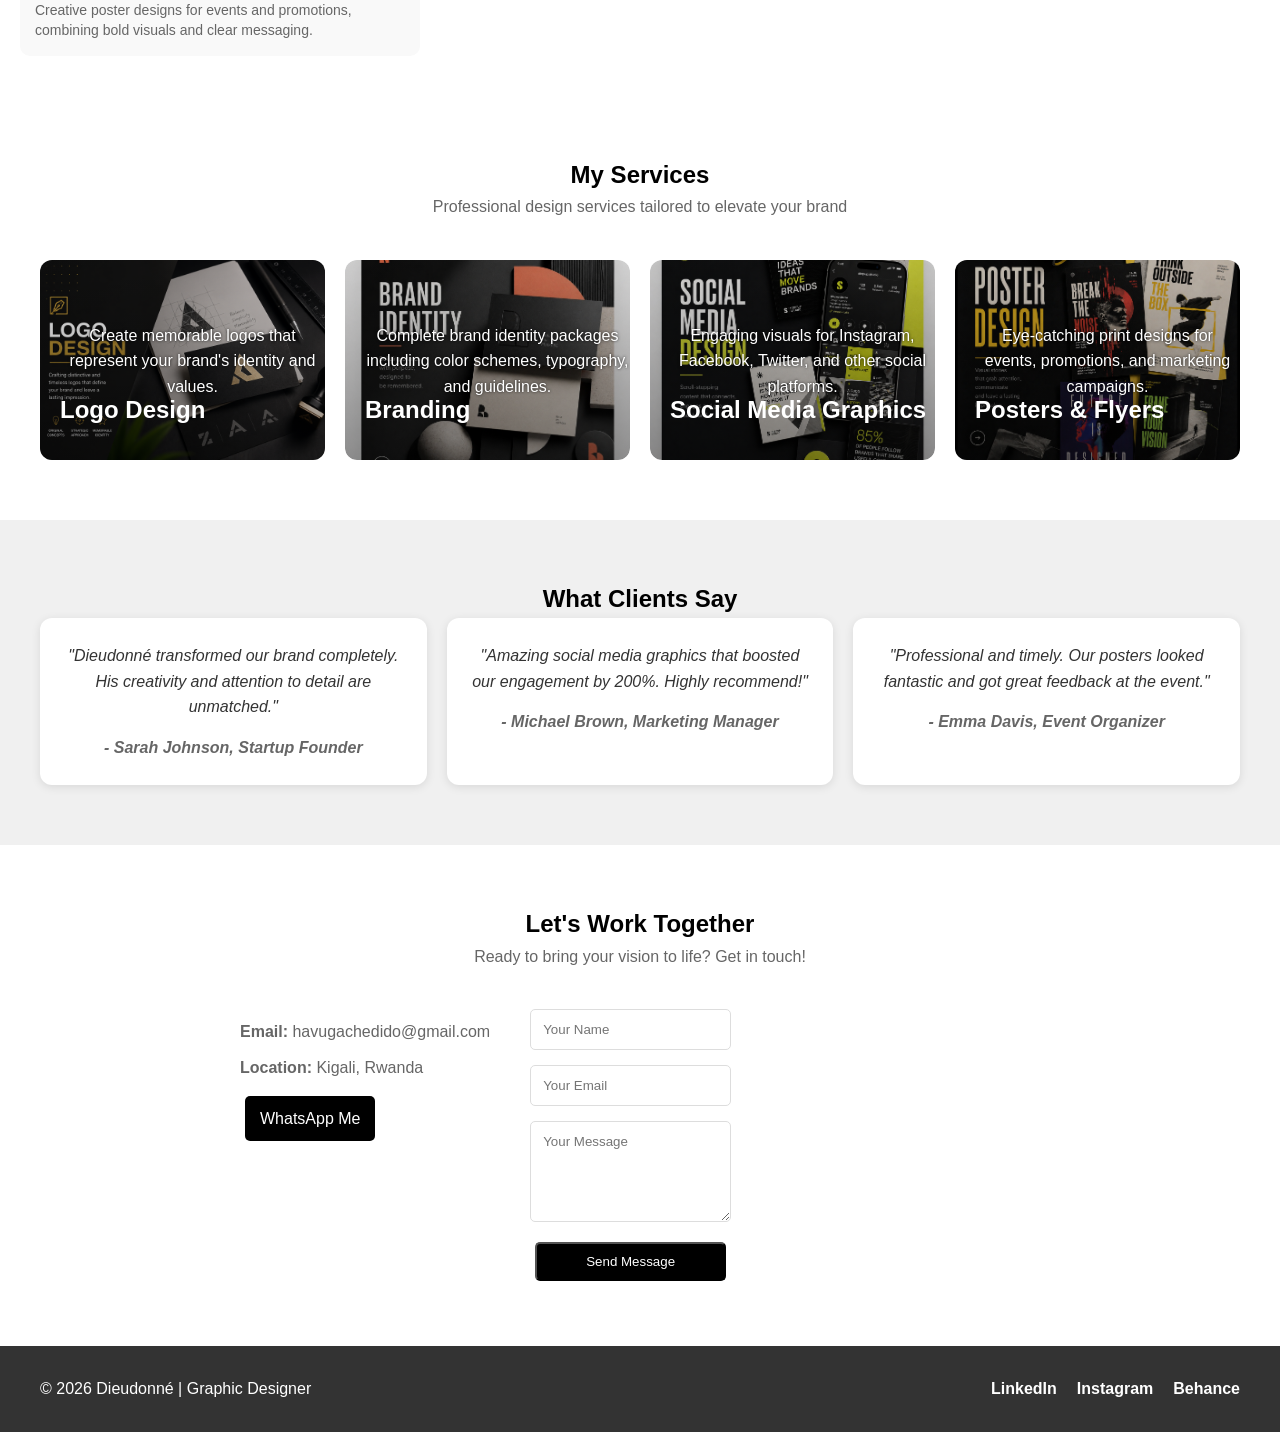
==== commit a42037e5: "Update index.html" ====
--- a/index.html
+++ b/index.html
@@ -78,7 +78,7 @@
 
       <div class="project-card">
         <img src="images/logo-design.jpg" alt="logo-design Project">
-        <h3>Brand Identity</h3>
+        <h3>Logo design</h3>
         <p>Complete logo design including logo for a modern startup.</p>
       </div>
 
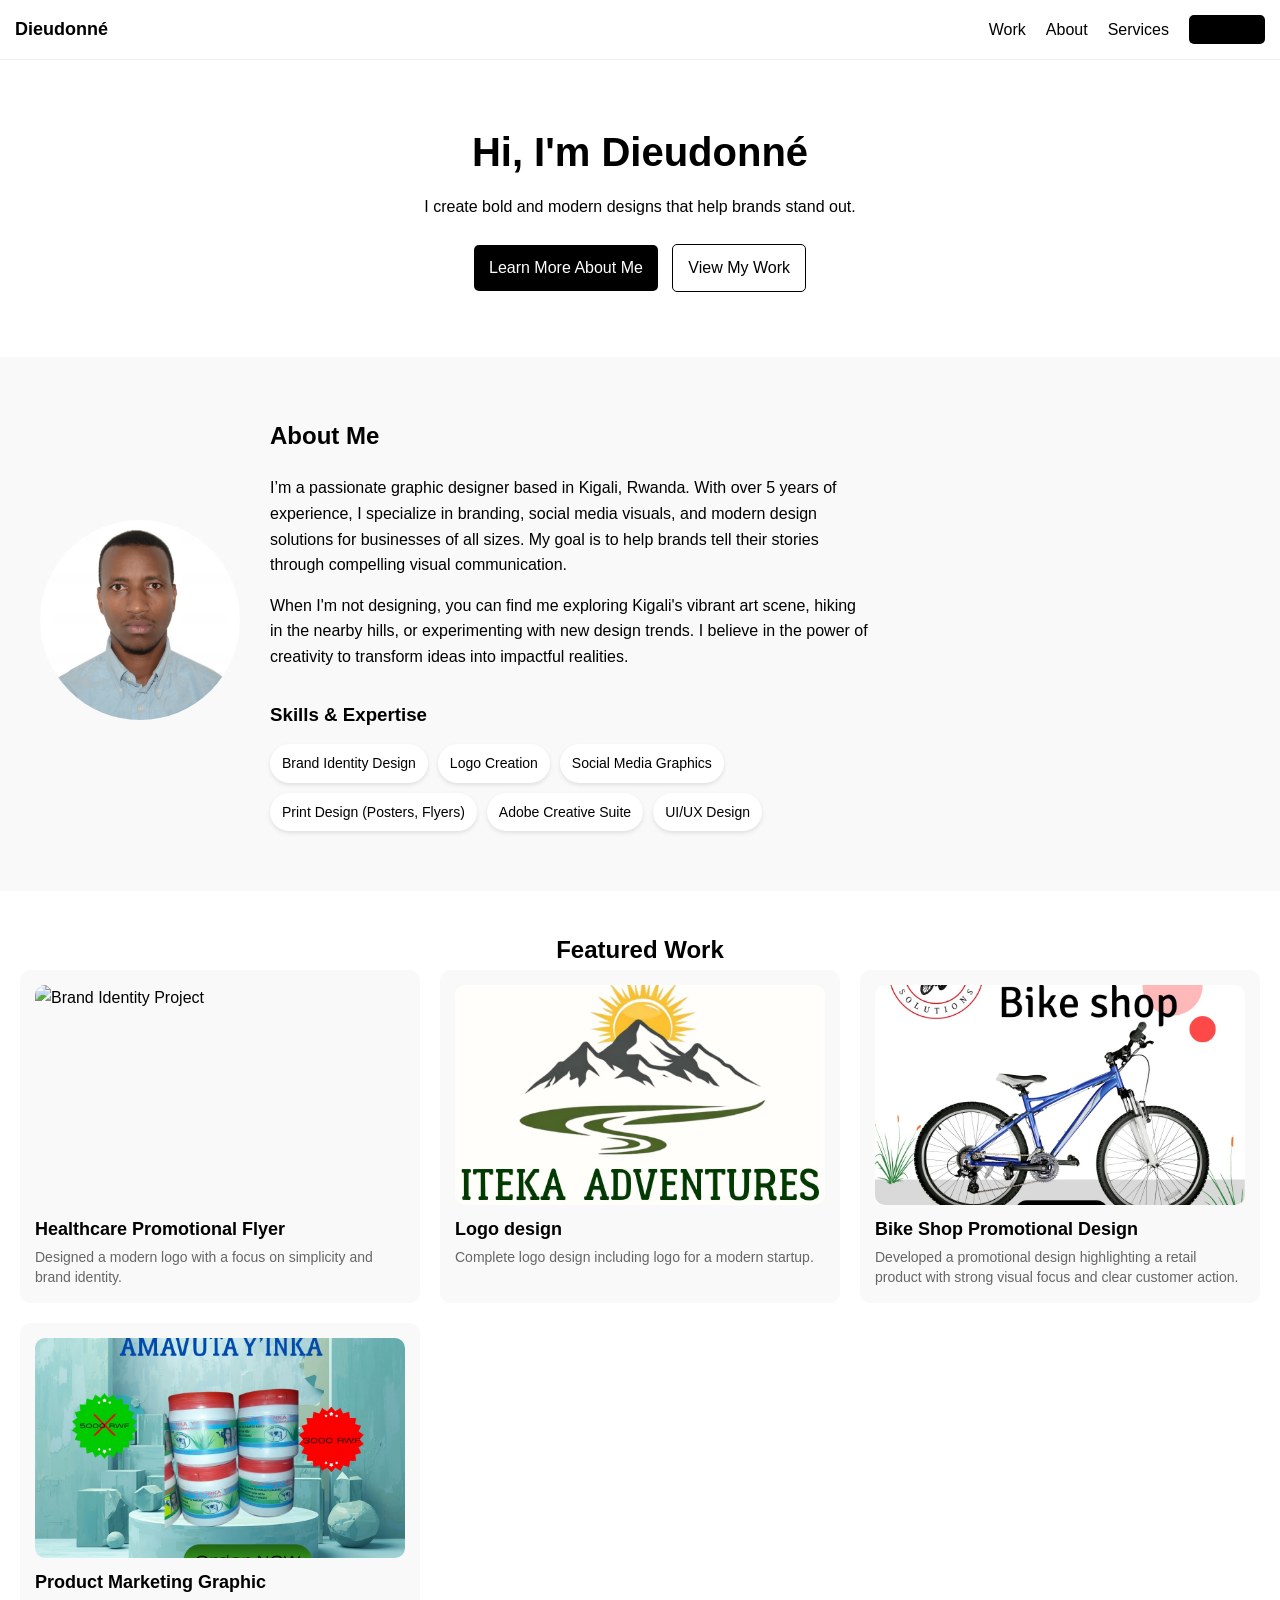
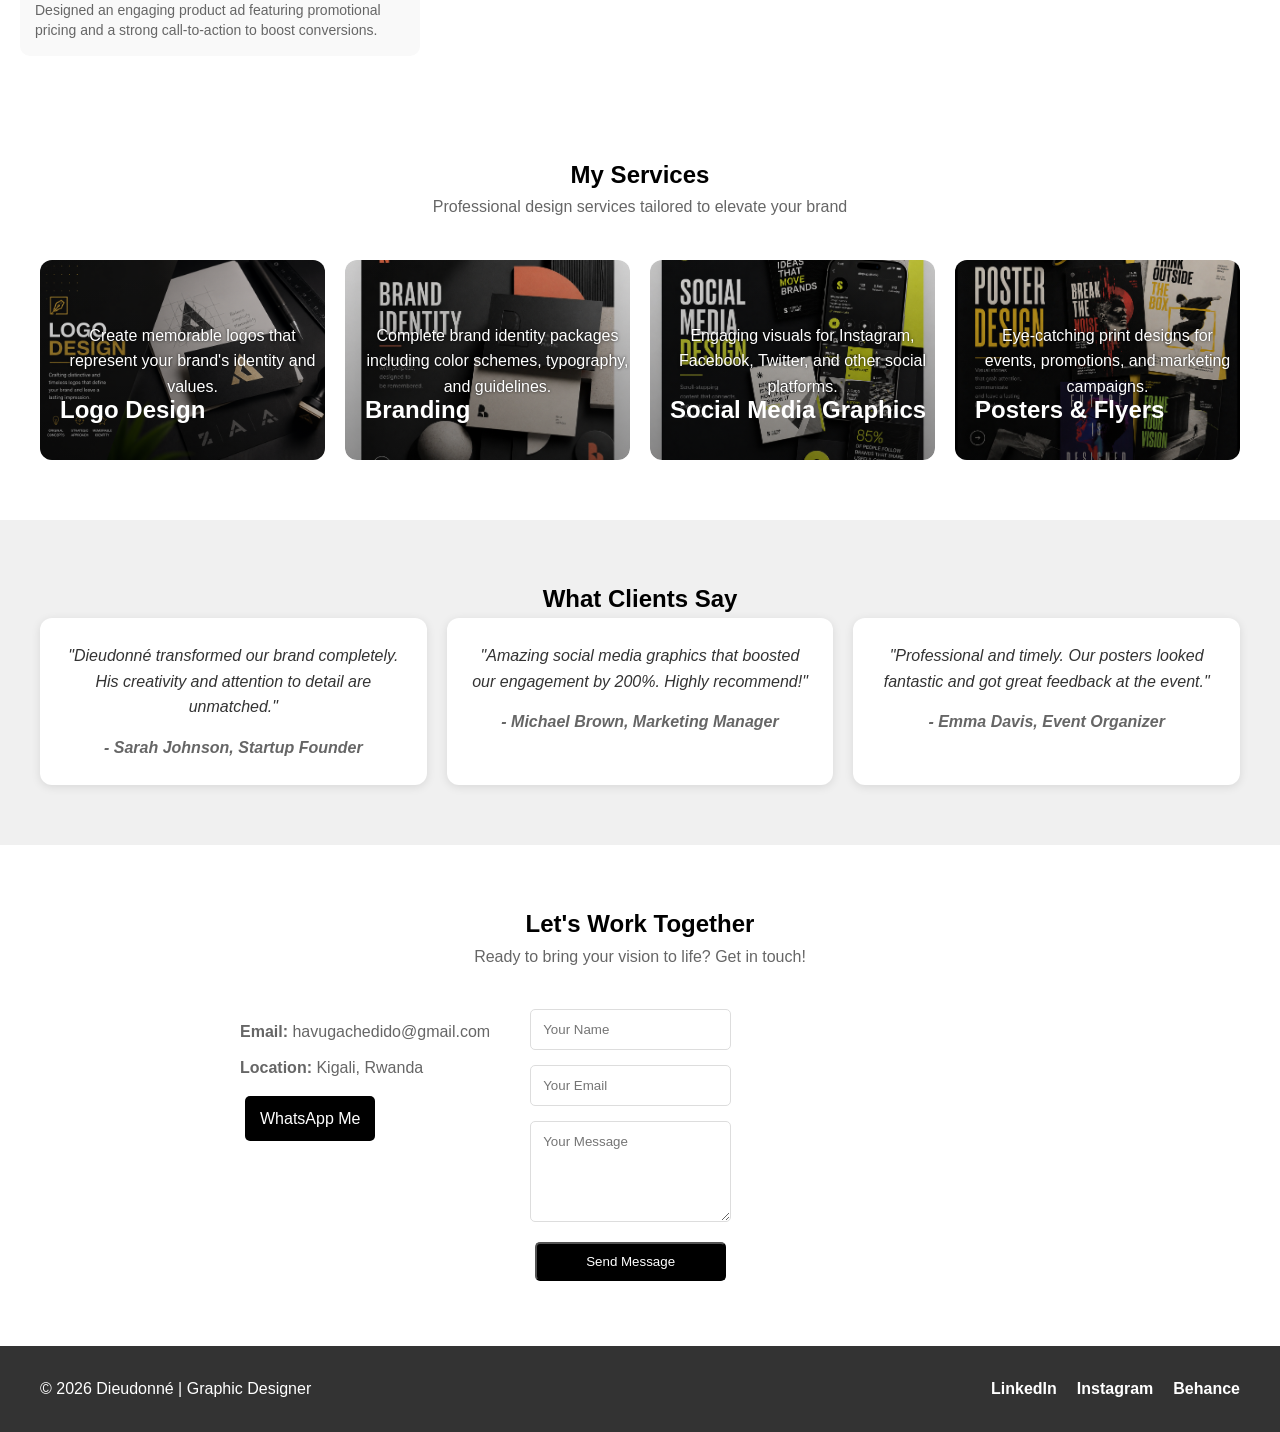
==== commit 21e47d8e: "Update index.html" ====
--- a/index.html
+++ b/index.html
@@ -71,9 +71,9 @@
     <h2>Featured Work</h2>
     <div class="projects">
       <div class="project-card">
-        <img src="images/brand-identity.png" alt="Brand Identity Project">
-        <h3>Brand Identity</h3>
-        <p>Complete brand identity design including logo, color palette, and typography for a modern startup.</p>
+        <img src="images/project1.png" alt="Brand Identity Project">
+        <h3>Healthcare Promotional Flyer</h3>
+        <p>Designed a modern logo with a focus on simplicity and brand identity.</p>
       </div>
 
       <div class="project-card">
@@ -83,14 +83,14 @@
       </div>
 
       <div class="project-card">
-        <img src="images/social-media-design.png" alt="Social Media Design Project">
-        <h3>Social Media Design</h3>
-        <p>Eye-catching social media graphics and posts designed for various platforms to boost engagement.</p>
+        <img src="images/project2.jpg" alt="Social Media Design Project">
+        <h3>Bike Shop Promotional Design</h3>
+        <p>Developed a promotional design highlighting a retail product with strong visual focus and clear customer action.</p>
       </div>
       <div class="project-card">
-        <img src="images/poster-design.png" alt="Poster Design Project">
-        <h3>Poster Design</h3>
-        <p>Creative poster designs for events and promotions, combining bold visuals and clear messaging.</p>
+        <img src="images/project3.jpg" alt="Poster Design Project">
+        <h3>Product Marketing Graphic</h3>
+        <p>Designed an engaging product ad featuring promotional pricing and a strong call-to-action to boost conversions.</p>
       </div>
     </div>
   </section>
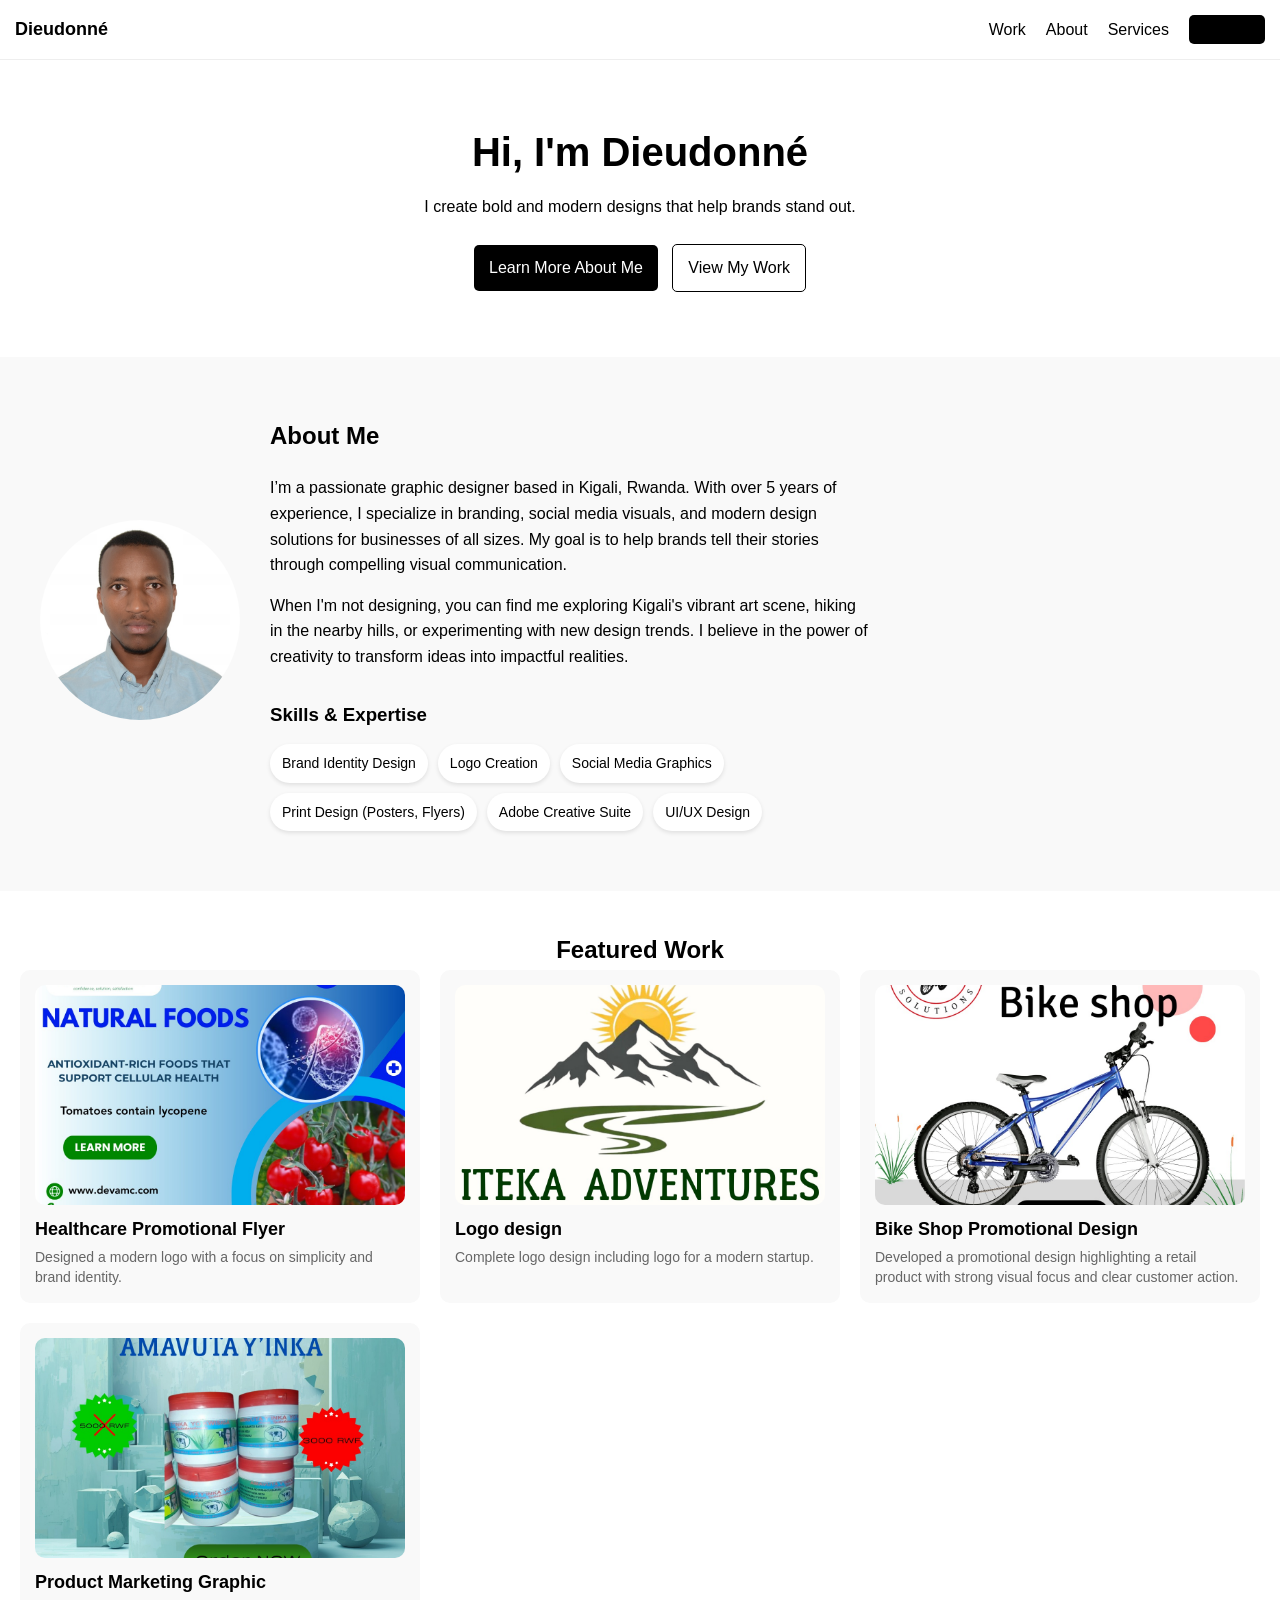
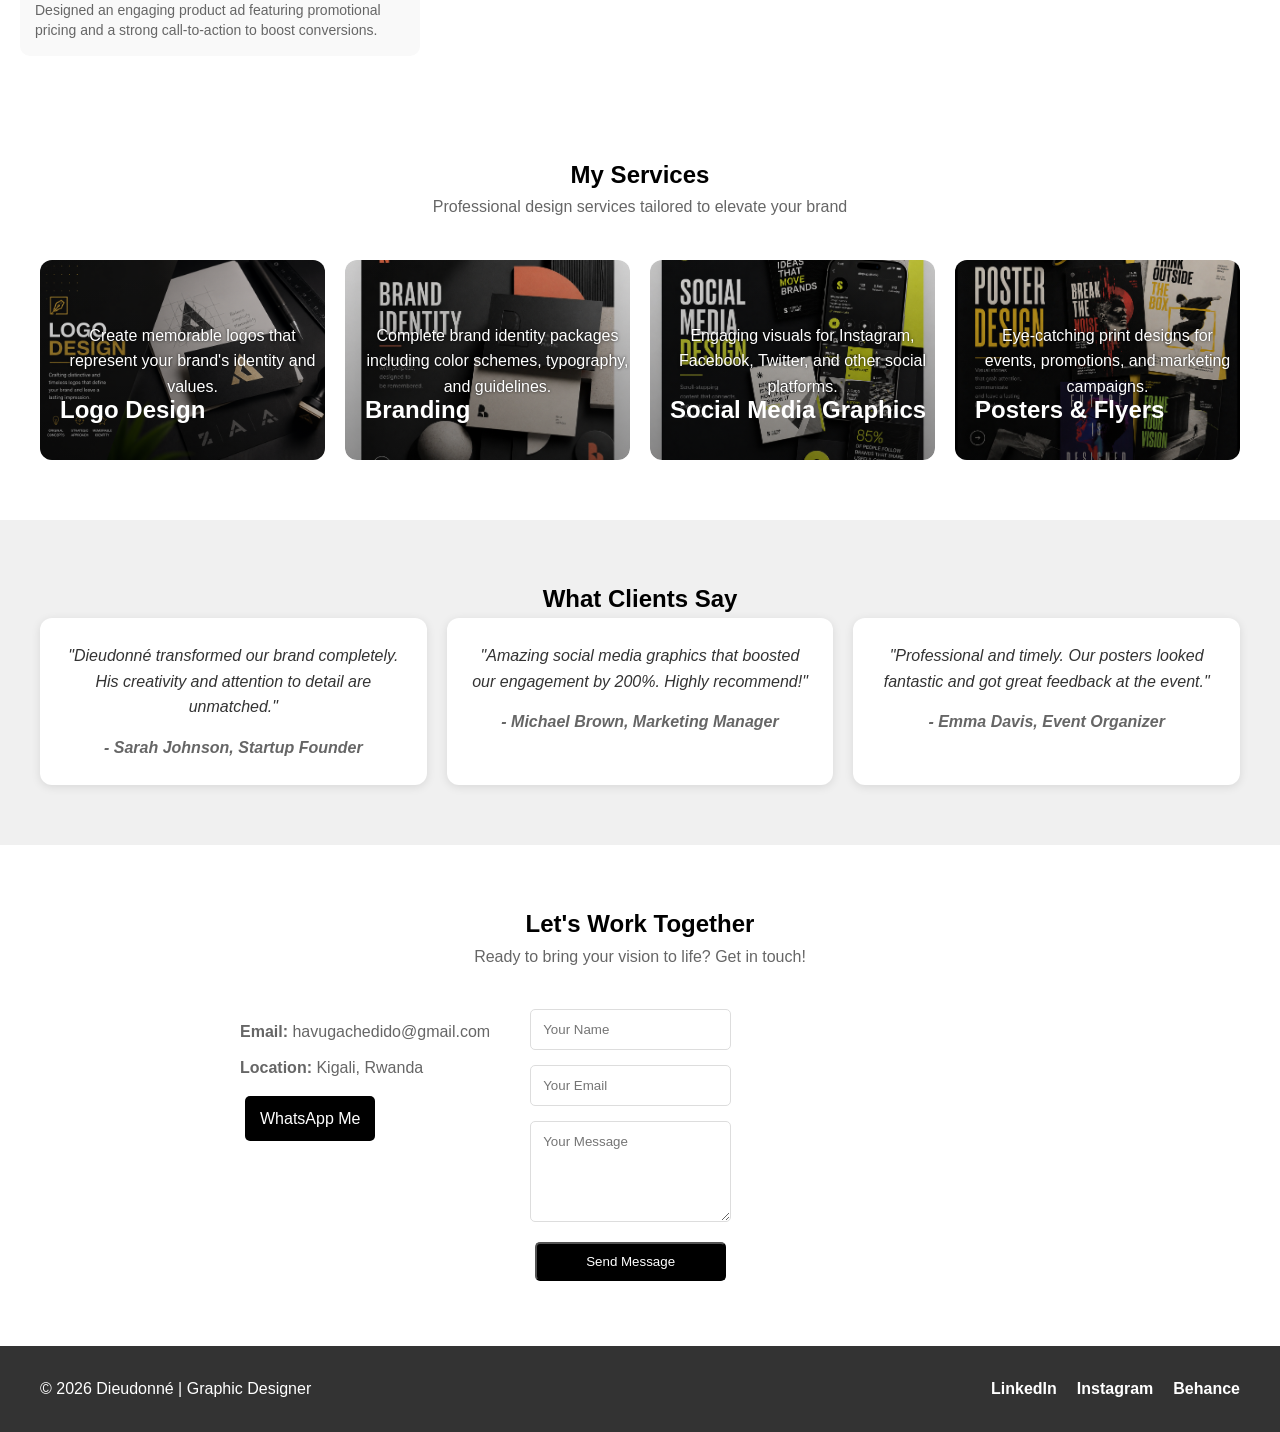
==== commit 3170a10f: "Update index.html" ====
--- a/index.html
+++ b/index.html
@@ -71,7 +71,7 @@
     <h2>Featured Work</h2>
     <div class="projects">
       <div class="project-card">
-        <img src="images/project1.png" alt="Brand Identity Project">
+        <img src="images/project1.jpg" alt="Brand Identity Project">
         <h3>Healthcare Promotional Flyer</h3>
         <p>Designed a modern logo with a focus on simplicity and brand identity.</p>
       </div>
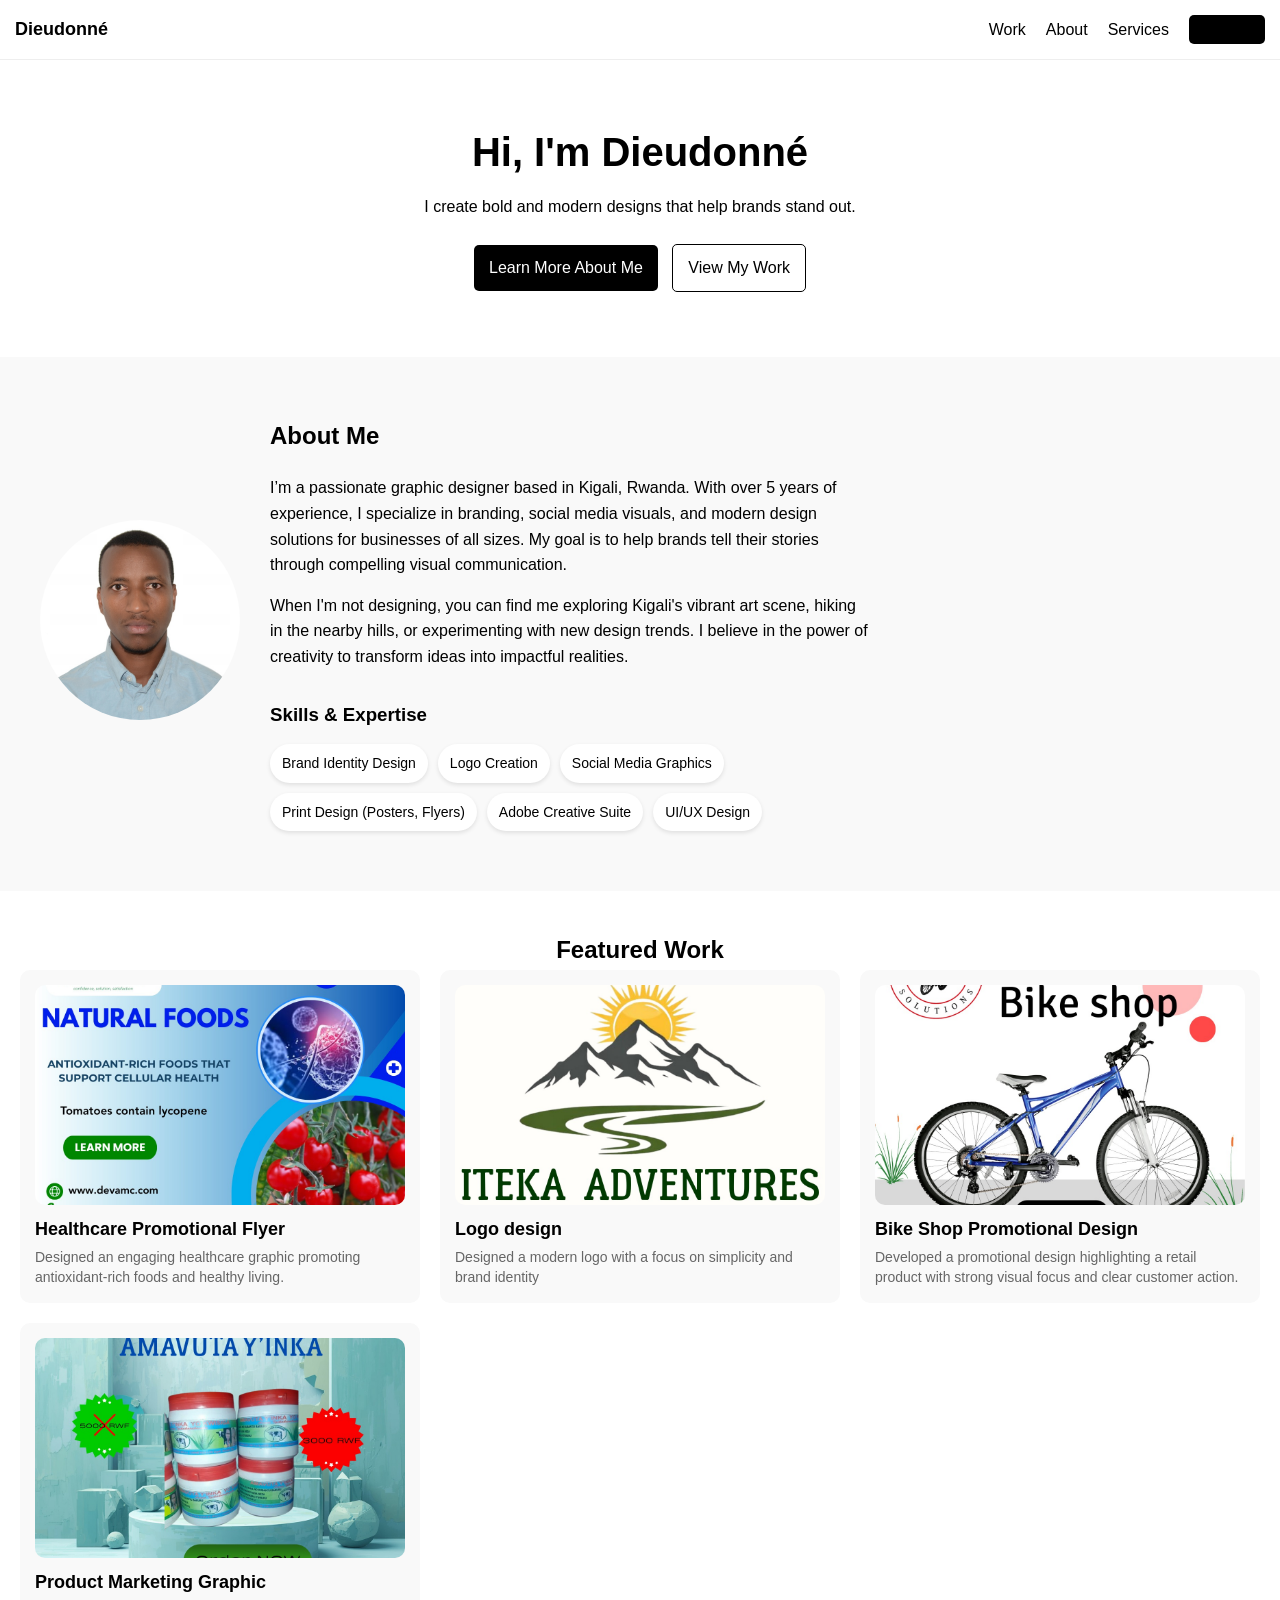
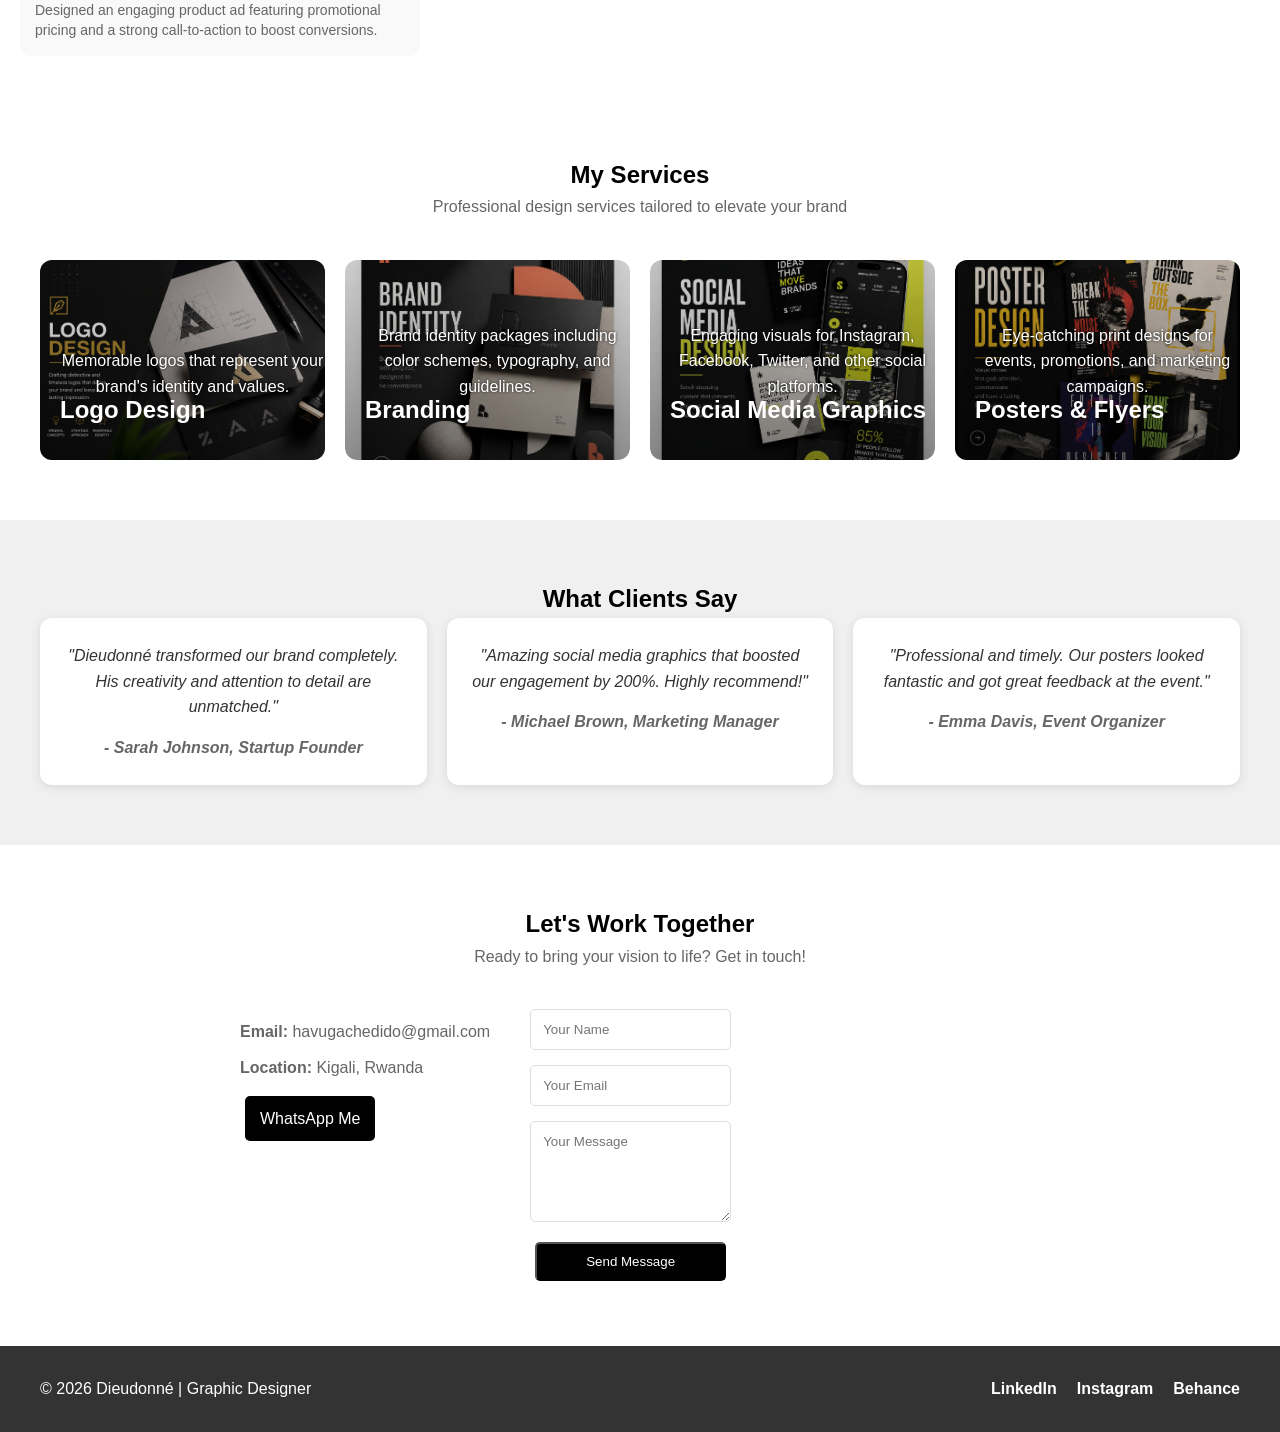
==== commit 8fd24835: "Update index.html" ====
--- a/index.html
+++ b/index.html
@@ -73,13 +73,13 @@
       <div class="project-card">
         <img src="images/project1.jpg" alt="Brand Identity Project">
         <h3>Healthcare Promotional Flyer</h3>
-        <p>Designed a modern logo with a focus on simplicity and brand identity.</p>
+        <p>Designed an engaging healthcare graphic promoting antioxidant-rich foods and healthy living.</p>
       </div>
 
       <div class="project-card">
         <img src="images/logo-design.jpg" alt="logo-design Project">
         <h3>Logo design</h3>
-        <p>Complete logo design including logo for a modern startup.</p>
+        <p>Designed a modern logo with a focus on simplicity and brand identity</p>
       </div>
 
       <div class="project-card">
@@ -102,11 +102,11 @@
     <div class="service-list">
       <div class="service-card logo-design">
         <h3>Logo Design</h3>
-        <p>Create memorable logos that represent your brand's identity and values.</p>
+        <p>Memorable logos that represent your brand's identity and values.</p>
       </div>
       <div class="service-card branding">
         <h3>Branding</h3>
-        <p>Complete brand identity packages including color schemes, typography, and guidelines.</p>
+        <p>Brand identity packages including color schemes, typography, and guidelines.</p>
       </div>
       <div class="service-card social-media">
         <h3>Social Media Graphics</h3>
